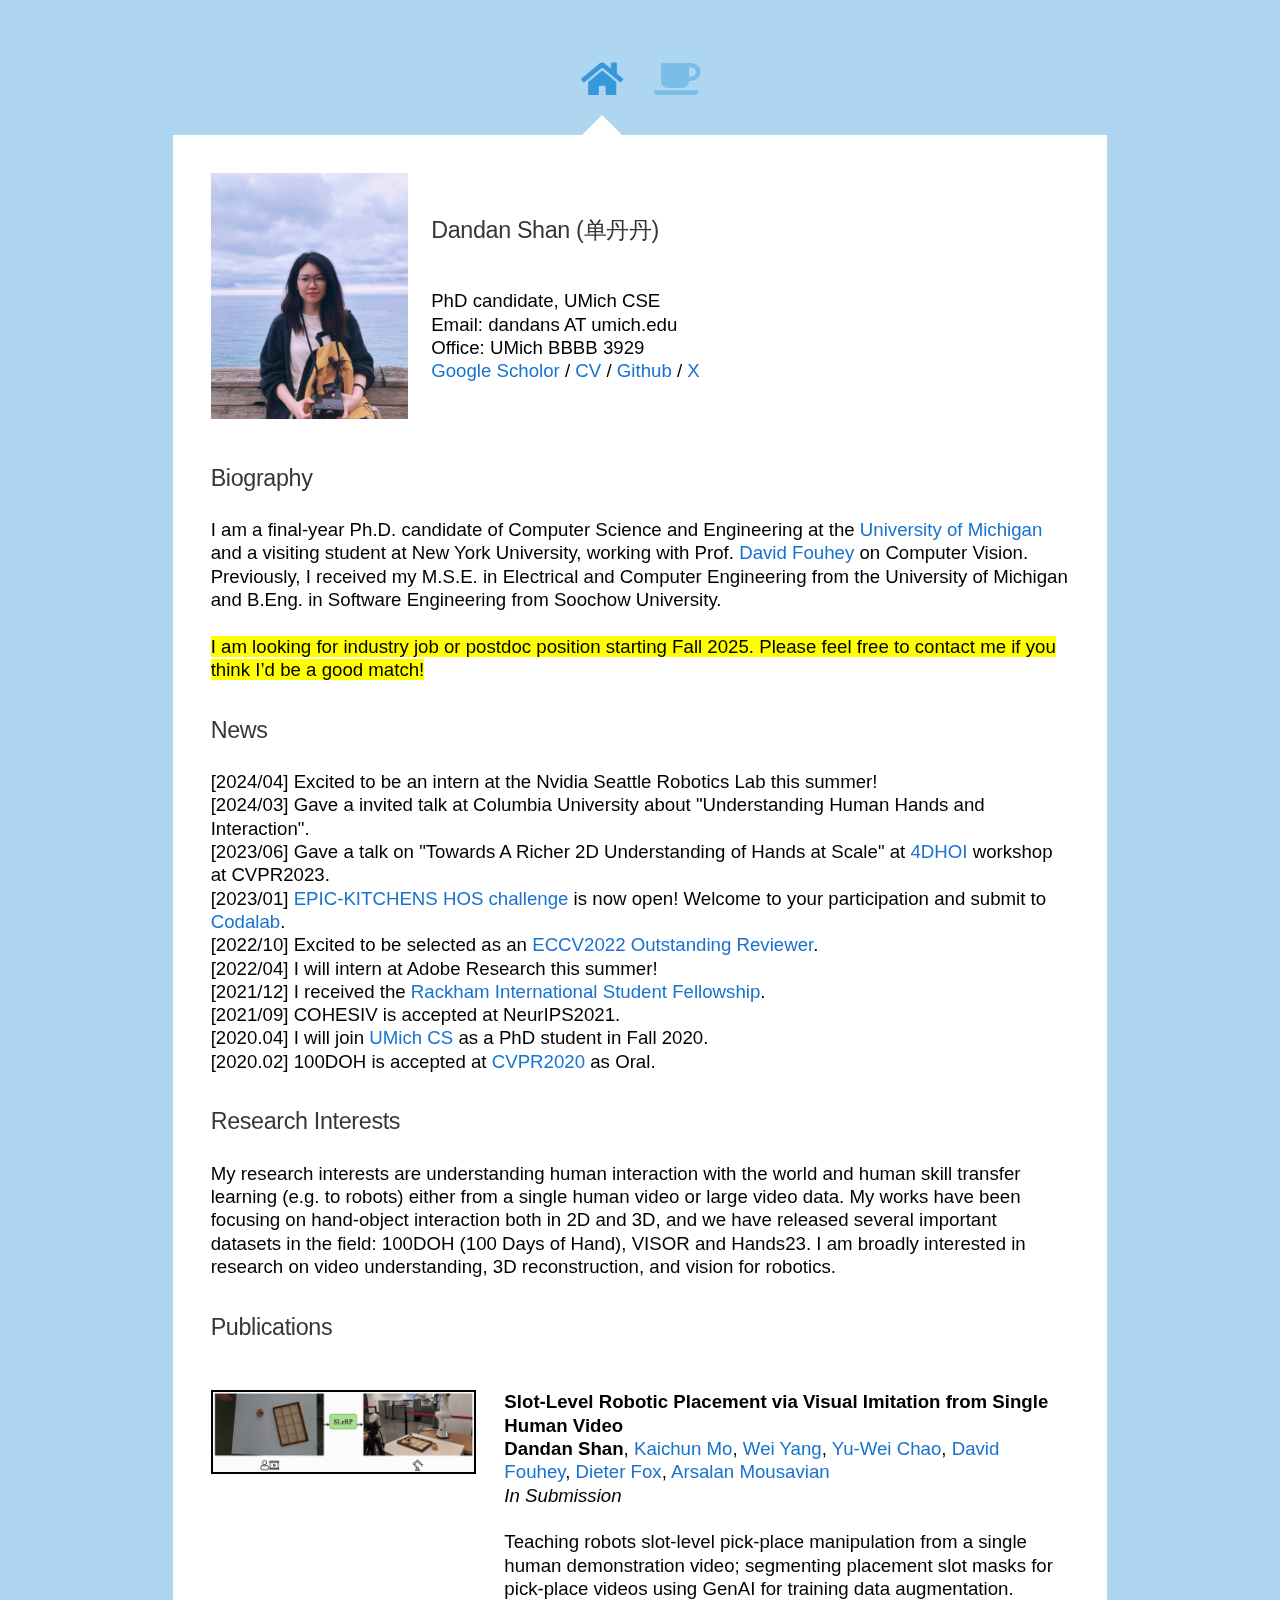
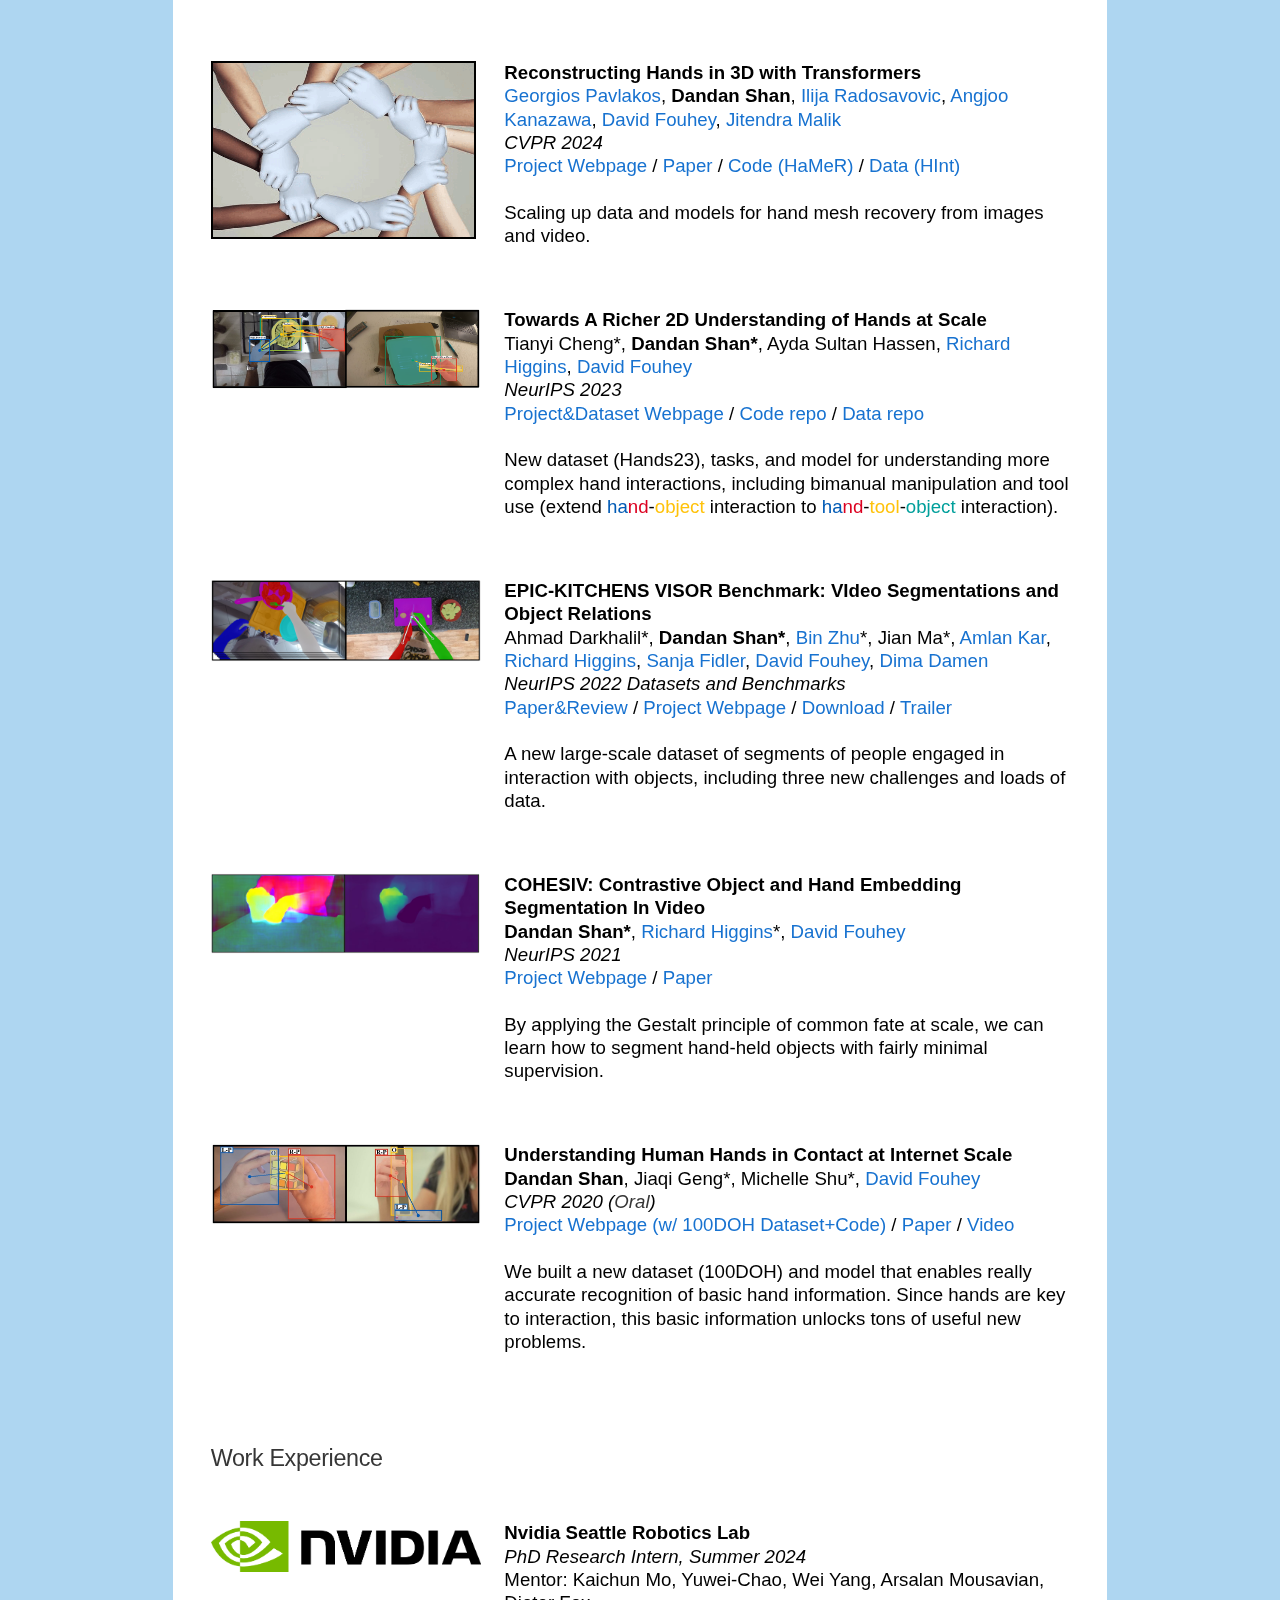
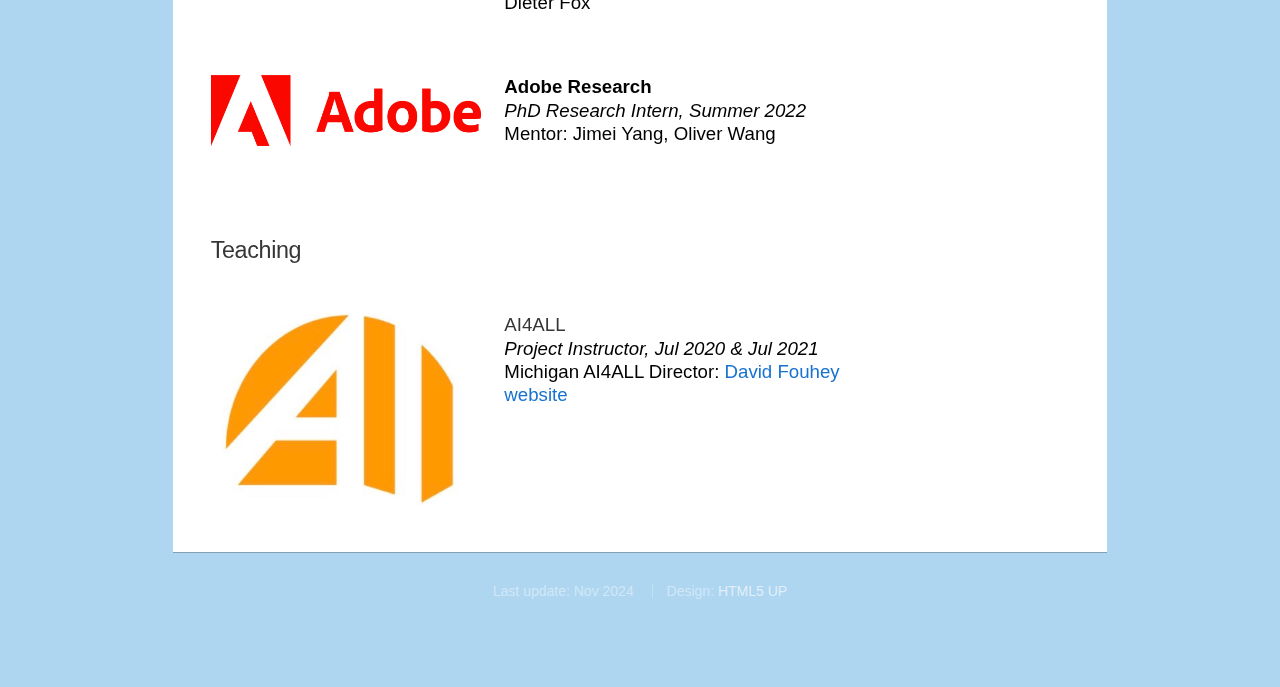
==== index.html @ d171abae "remove figure" ====
<!--
 * @Author: Dandan Shan
 * @Date: 2019-09-19 20:51:17
 * @LastEditTime: 2020-09-04 10:58:57
 * @Descripation: 
 -->
<!DOCTYPE HTML>
<!--
	Astral by HTML5 UP
	html5up.net | @ajlkn
	Free for personal and commercial use under the CCA 3.0 license (html5up.net/license)
-->
<html>
	<head>
		<title>Dandan Shan</title>
		<meta charset="utf-8" />
		<meta name="viewport" content="width=device-width, initial-scale=1, user-scalable=no" />
		<link rel="stylesheet" href="assets/css/main.css" />
		<!-- <link rel="icon" type="image/png" href="https://emojipedia-us.s3.dualstack.us-west-1.amazonaws.com/thumbs/120/apple/285/globe-showing-asia-australia_1f30f.png"> -->
		<link rel="icon" type="image/png" href="images/M.png">
		<noscript><link rel="stylesheet" href="assets/css/noscript.css" /></noscript>


		<!-- Global site tag (gtag.js) - Google Analytics -->
		<script async src="https://www.googletagmanager.com/gtag/js?id=UA-154773205-1"></script>
		<script>
		window.dataLayer = window.dataLayer || [];
		function gtag(){dataLayer.push(arguments);}
		gtag('js', new Date());
		gtag('config', 'UA-154773205-1');
		</script>

		<meta http-equiv='cache-control' content='no-cache'> 
		<meta http-equiv='expires' content='0'> 
		<meta http-equiv='pragma' content='no-cache'>

	</head>

	<body class="is-preload">

		<!-- Wrapper-->
			<div id="wrapper">

				<!-- Nav -->
					<nav id="nav">
						<a href="#" class="icon solid fa-home" ><span>Home</span></a>
						<!-- <a href="#work" class="icon solid fa-folder" ><span>Work</span></a> -->
						<a href="#art" class="icon solid fa-coffee" ><span>Art</span></a>
						<!-- <a href="#contact" class="icon solid fa-envelope"><span>Contact</span></a>
						<a href="https://twitter.com/ajlkn" class="icon brands fa-twitter"><span>Twitter</span></a> -->
					</nav>

				<!-- Main -->
					<div id="main">

						<!-- Work -->
							<article id="home" class="panel">
								
									
									<!-- <section> -->
										<div class="row">
											<!-- CalmCar -->
											<!-- <div class="col-3 col-6-medium col-12-small"> -->
											<div class="col-3">
												<a href="#" class="image fit"><img src="images/dd.jpg" alt=""></a>
											</div>
											<!-- <div class="col-9 col-6-medium col-12-small"> -->
											<div class="col-9">
												
												
												<br><br>
												<h5><strong>Dandan Shan (单丹丹)</strong></h5>
												<br><br>

												<p  style="font-size:14pt; width: auto;">
												PhD candidate, UMich CSE<br>
												Email:  dandans AT umich.edu<br>
												Office: UMich BBBB 3929<br>
												<a href="https://scholar.google.com/citations?user=8EVs9AEAAAAJ&hl=en&authuser=1&oi=sra">Google Scholor</a>
												/  <a href="files/CV_DandanShan_Nov2024.pdf">CV</a>
												/  <a href="https://github.com/ddshan">Github</a> 
												/  <a href="https://twitter.com/DandanShan_">X</a>
												<br><br>
												
												</p>
											</div>
										</div>

								<br>
								<header>
									<h6>Biography </h6>
								</header>
								<!-- <h6>Biography </h6> -->
										<p style="font-size:14pt">

											I am a final-year Ph.D. candidate of Computer Science and Engineering at the <a href="https://eecs.engin.umich.edu/">University of Michigan</a> and a visiting student at New York University, working with Prof. <a href="https://web.eecs.umich.edu/~fouhey/">David Fouhey</a> on Computer Vision.
											Previously, I received my M.S.E. in Electrical and Computer Engineering from the University of Michigan and B.Eng. in Software Engineering from Soochow University.
											<br><br><span style="background-color:yellow">I am looking for industry job or postdoc position starting Fall 2025. Please feel free to contact me if you think I’d be a good match!</span>
										</p>
									<!-- </section>	 -->

								

								<header>
									<h4>News </h4>
								</header>
									<!-- <hr> -->
									<p  style="font-size:14pt">
										[2024/04] Excited to be an intern at the Nvidia Seattle Robotics Lab this summer! <br>
										[2024/03] Gave a invited talk at Columbia University about "Understanding Human Hands and Interaction". <br>
										[2023/06] Gave a talk on "Towards A Richer 2D Understanding of Hands at Scale" at <a href="https://4dhoi.github.io/">4DHOI</a> workshop at CVPR2023</a>. <br>
										[2023/01] <a href="https://epic-kitchens.github.io/2023#hos">EPIC-KITCHENS HOS challenge</a> is now open! Welcome to your participation and submit to <a href="https://codalab.lisn.upsaclay.fr/competitions/9969">Codalab</a>. <br>
										[2022/10] Excited to be selected as an <a href="https://eccv2022.ecva.net/program/outstanding-reviewers/">ECCV2022 Outstanding Reviewer</a>. <br>
										<!-- [2022/04] I will intern at Adobe with <a href="https://jimeiyang.github.io/">Jimei Yang</a> this summer! <br> -->
										[2022/04] I will intern at Adobe Research this summer! <br>
										[2021/12] I received the <a href="https://cse.engin.umich.edu/stories/dandan-shan-selected-for-rackham-fellowships" target="_blank">Rackham International Student Fellowship</a>.<br>
										<!-- [2021/09] I passed Prelim.<br> -->
										[2021/09] COHESIV is accepted at NeurIPS2021.<br>
										[2020.04] I will join <a href="https://cse.engin.umich.edu/" target="_blank">UMich CS</a> as a PhD student in Fall 2020. <br>
										[2020.02] 100DOH is accepted at <a href="http://cvpr2020.thecvf.com/" target="_blank">CVPR2020</a> as Oral.<br>
									</p>

						

								<!-- research -->
								<header>
									<h4>Research Interests</h4>
								</header>
								<!-- <ul>
									<li>Hand interaction with the world</li>
									<li>Video understanding, 3D understanding</li>
									<li>Grasp, manipulation</li>
								</ul>   -->
								<p  style="font-size:14pt">
									My research interests are understanding human interaction with the world and human skill transfer learning (e.g. to robots) either from a single human video or large video data. 
									My works have been focusing on hand-object interaction both in 2D and 3D, and we have released several important datasets in the field: 100DOH (100 Days of Hand), VISOR and Hands23.
									I am broadly interested in research on video understanding, 3D reconstruction, and vision for robotics.
								</p>


								<header>
									<h4>Publications</h4>
								</header><br>
								<!-- (* equal contribution) -->
								<section>
									<div class="row">

										<div class="col-4">
											<a href="#" class="image fit"><img style="border: 2px solid #000; width:98%; align-items:'margin-left" src="images/slerp_teaser.gif" alt=""></a>
										</div>
										<div class="col-8">
											<p style="font-size: 14pt">
												<!-- <img src="./images/new.png" width="38"> -->
												<span style="font-weight:bold;">Slot-Level Robotic Placement via Visual Imitation from Single Human Video</span><br>
												<span style="font-weight:bold;">Dandan Shan</span>, <a href="https://kaichun-mo.github.io/">Kaichun Mo</a>, <a href="http://wyang.me/">Wei Yang</a>, <a href="https://scholar.google.com/citations?user=48Y9F-YAAAAJ&hl=en">Yu-Wei Chao</a>, <a href="https://cs.nyu.edu/~fouhey/">David Fouhey</a>, <a href="https://homes.cs.washington.edu/~fox/">Dieter Fox</a>, <a href="https://cs.gmu.edu/~amousavi/">Arsalan Mousavian</a>
												<br>
												<I>In Submission </I>
												<br><br>
												Teaching robots slot-level pick-place manipulation from a single human demonstration video; segmenting placement slot masks for pick-place videos using GenAI for training data augmentation.

											</p>
										</div>

										

										<div class="col-4 col-6-medium col-12-small">
											<center>
											<a href="#" class="image fit"><img style="border: 2px solid #000;width:98%" src="images/teaser_4dhands.gif" alt=""></a>
											<!-- <a href="#" class="image fit"><img style="border: 2px solid #000;" src="images/teaser_4dhands.gif" alt=""></a> -->
											</center>
										</div>
										<div class="col-8 col-6-medium col-12-small">
											<p style="font-size:14pt">
												<!-- <img src="./images/new.png" width="38"> -->
												<span style="font-weight:bold;">Reconstructing Hands in 3D with Transformers</span><br>
												<a href="https://geopavlakos.github.io/">Georgios Pavlakos</a>, <span style="font-weight:bold;">Dandan Shan</span>, <a href="https://people.eecs.berkeley.edu/~ilija/">Ilija Radosavovic</a>, <a href="https://people.eecs.berkeley.edu/~kanazawa/">Angjoo Kanazawa</a>,  <a href="https://web.eecs.umich.edu/~fouhey/">David Fouhey</a>, <a href="https://people.eecs.berkeley.edu/~malik/">Jitendra Malik</a><br>
												<I>CVPR 2024 </I><br>
												<a href="https://geopavlakos.github.io/hamer/" target="_blank">Project Webpage</a> / <a href="https://arxiv.org/pdf/2312.05251.pdf" target="_blank">Paper</a> / <a href="https://github.com/geopavlakos/hamer"  target="_blank">Code (HaMeR)</a> / <a href="https://github.com/ddshan/hint"  target="_blank">Data (HInt)</a>
												<br><br>
												Scaling up data and models for hand mesh recovery from images and video.
											
											</p>
										</div>


										<div class="col-4 col-6-medium col-12-small">
											<a href="#" class="image fit"><img src="images/hands23.png" alt=""></a>
										</div>
										<div class="col-8 col-6-medium col-12-small">
											<p style="font-size:14pt">
												<!-- <img src="./images/new.png" width="38"> -->
												<span style="font-weight:bold;">Towards A Richer 2D Understanding of Hands at Scale</span><br>
												Tianyi Cheng*, <span style="font-weight:bold;">Dandan Shan*</span>, Ayda Sultan Hassen, <a href="https://relh.net/">Richard Higgins</a>, <a href="https://web.eecs.umich.edu/~fouhey/">David Fouhey</a><br>
												<I>NeurIPS 2023 </I><br>
												<a href="https://fouheylab.eecs.umich.edu/~dandans/projects/hands23">Project&Dataset Webpage</a> / <a href="https://github.com/EvaCheng-cty/hands23_detector">Code repo</a> / <a href="https://fouheylab.eecs.umich.edu/~dandans/projects/hands23/newdays.html">Data repo</a>
												<br>
												<br>
												<!-- We explore <font color="#005ab5">ha</font><font color="#dc0020">nd</font>-<font color="#ffc20a">tool</font>-<font color="#009f9b">object</font> interactions, hand grasps and different bimanual hand manipulation configurations! -->
												New dataset (Hands23), tasks, and model for understanding more complex hand interactions, including bimanual manipulation and tool use (extend <font color="#005ab5">ha</font><font color="#dc0020">nd</font>-<font color="#ffc20a">object</font> interaction to <font color="#005ab5">ha</font><font color="#dc0020">nd</font>-<font color="#ffc20a">tool</font>-<font color="#009f9b">object</font> interaction).
												
											</p>
										</div>


										<div class="col-4 col-6-medium col-12-small">
												<a href="#" class="image fit"><img src="images/visor.png" alt=""></a>
											</div>
										<div class="col-8 col-6-medium col-12-small">
											<p style="font-size:14pt">
												<span style="font-weight:bold;">EPIC-KITCHENS VISOR Benchmark: VIdeo Segmentations and Object Relations</span><br>
												Ahmad Darkhalil*, <span style="font-weight:bold;">Dandan Shan*</span>, <a href="https://binzhubz.github.io/">Bin Zhu</a>*, Jian Ma*, <a href="https://amlankar.github.io/">Amlan Kar</a>, <a href="https://relh.net/">Richard Higgins</a>, <a href="https://www.cs.utoronto.ca/~fidler/">Sanja Fidler</a>, <a href="https://web.eecs.umich.edu/~fouhey/">David Fouhey</a>, <a href="https://dimadamen.github.io/">Dima Damen</a><br>
												<I>NeurIPS 2022 Datasets and Benchmarks </I><br>
												<a href="https://www.openreview.net/forum?id=djnKHOjpb7I">Paper&Review</a> / <a href="https://epic-kitchens.github.io/VISOR/">Project Webpage</a> / <a href="https://epic-kitchens.github.io/VISOR/#downloads">Download</a> / <a href="https://www.youtube.com/watch?v=yGodQAbYW_E">Trailer</a> <br>
												<br>
												A new large-scale dataset of segments of people engaged in interaction with objects, including three new challenges and loads of data.
											</p>
										</div>

									
										<div class="col-4 col-6-medium col-12-small">
											<a href="#" class="image fit"><img src="images/cohesiv.png" alt=""></a>
										</div>
										<div class="col-8 col-6-medium col-12-small">
											<p style="font-size:14pt">
												<span style="font-weight:bold;">COHESIV: Contrastive Object and Hand Embedding Segmentation In Video</span><br>
												<span style="font-weight:bold;">Dandan Shan*</span>, <a href="https://relh.net/">Richard Higgins</a>*, <a href="https://web.eecs.umich.edu/~fouhey/">David Fouhey</a><br>
												<I>NeurIPS 2021</I><br>
												<!-- <a href="">project webpage</a> / <a href="./projects/cohesiv.pdf">Paper</a> / <a href="">Video</a> <br> -->
												<a href="https://fouheylab.eecs.umich.edu/~dandans/projects/cohesiv/" target="_blank">Project Webpage</a> / <a href="./projects/cohesiv.pdf" target="_blank">Paper</a><br>
												<br>
												By applying the Gestalt principle of common fate at scale, we can learn how to segment hand-held objects with fairly minimal supervision.
											</p>
										</div>

										<div class="col-4 col-6-medium col-12-small">
											<a href="#" class="image fit"><img src="images/100doh.jpg" alt=""></a>
										</div>
										<div class="col-8 col-6-medium col-12-small">
											<p style="font-size:14pt">
												<span style="font-weight:bold;">Understanding Human Hands in Contact at Internet Scale</span><br>
												<span style="font-weight:bold;">Dandan Shan</span>, Jiaqi Geng*, Michelle Shu*, <a href="https://web.eecs.umich.edu/~fouhey/">David Fouhey</a><br>
												<I>CVPR 2020 (<strong>Oral</strong>)</I><br>
												<a href="https://fouheylab.eecs.umich.edu/~dandans/projects/100DOH/" target="_blank">Project Webpage (w/ 100DOH Dataset+Code) </a> / <a href="https://fouheylab.eecs.umich.edu/~dandans/projects/100DOH/file/hands.pdf" target="_blank">Paper</a> / <a href="https://www.youtube.com/watch?v=u_obm8xnOls"  target="_blank">Video</a>
												<br><br>
												We built a new dataset (100DOH) and model that enables really accurate recognition of basic hand information. Since hands are key to interaction, this basic information unlocks tons of useful new problems.
											</p>
										</div>								
									</div>
								</section>


								


								<!-- Experience -->
								<header>
									<h4>Work Experience</h4>
								</header><br>
								<section>
									<div class="row">
										<!-- CalmCar -->
										<div class="col-4 col-6-medium col-12-small">
											<a href="#" class="image fit"><img src="images/nvidia_logo.png" alt=""></a>
										</div>
										<div class="col-8 col-6-medium col-12-small">
											<p style="font-size:14pt">
												<span style="font-weight:bold;">Nvidia Seattle Robotics Lab</span><br>
												<I>PhD Research Intern, Summer 2024</I><br>
												Mentor: Kaichun Mo, Yuwei-Chao, Wei Yang, Arsalan Mousavian, Dieter Fox
												<br><br>
											</p>
										</div>
									</div>

									<div class="row">
										<!-- CalmCar -->
										<div class="col-4 col-6-medium col-12-small">
											<a href="#" class="image fit"><img src="images/adobe_logo.png" alt=""></a>
										</div>
										<div class="col-8 col-6-medium col-12-small">
											<p style="font-size:14pt">
												<span style="font-weight:bold;">Adobe Research</span><br>
												<I>PhD Research Intern, Summer 2022</I><br>
												Mentor: Jimei Yang, Oliver Wang
											</p>
										</div>
									</div>
									
									<!-- <div class="row">
							
										<div class="col-4 col-6-medium col-12-small">
											<a href="#" class="image fit"><img src="images/calmcar_old.jpg" alt=""></a>
										</div>
										<div class="col-8 col-6-medium col-12-small">
											<p style="font-size:14pt">
												<strong>CalmCar Vehicle Vision System Co.</strong><br>
												<I>System Development Intern, Sep 2017 - April 2018</I><br>
												Mentor: Shiqing Cheng <br>
												<a href="http://www.calmcar.com/"> website </a><br>
											</p>
										</div>
									</div> -->
								</section>




								<!-- Teaching -->
								<header>
									<h4>Teaching</h4>
								</header><br>
								<section>
									<div class="row">
										<!-- CalmCar -->
										<div class="col-4 col-6-medium col-12-small">
											<a href="#" class="image fit"><img src="images/ai4all.jpeg" alt=""></a>
										</div>
										<div class="col-8 col-6-medium col-12-small">
											<p style="font-size:14pt">
												<strong>AI4ALL</strong><br>
												<I>Project Instructor, Jul 2020 & Jul 2021</I><br>
												Michigan AI4ALL Director: <a href="https://web.eecs.umich.edu/~fouhey/">David Fouhey</a> <br>
												<a href="https://diversity.engin.umich.edu/k-12/summer-programs/ai4all/"> website </a><br>
											</p>
										</div>
									</div>
								</section>	



								<!-- Voluntary -->
								<!-- <header>
									<h2>Other</h2>
								</header>
								<section>
									<div class="row">
										
			
										<div class="col-4 col-6-medium col-12-small">
											<a href="#" class="image fit"><img src="images/CV_UMich.jpg" alt=""></a>
										</div>
										<div class="col-8 col-6-medium col-12-small">
											<p>
												<strong>UMich Computer Vision Website</strong><br>
												<I>Website Designer and Maintainer, Sep 2019 - Present</I><br>
												
												[ <a href="http://vision.eecs.umich.edu/"> website </a>]<br> 
											</p>
										</div>

										
										
										<div class="col-4 col-6-medium col-12-small">
											<a href="#" class="image fit"><img src="images/tedxsuzhou.jpg" alt=""></a>
										</div>
										<div class="col-8 col-6-medium col-12-small">
											<p>
												<strong>TEDxSuzhou Website</strong><br>
												<I>Wesite Maintainer, Sep 2017 - Dec 2017</I><br>
												[ <a href="https://www.tedxsuzhou.com/"> website </a>]<br>
											</p>
										</div>

									</div>
								</section> -->



							</article>


							<article id="art" class="panel">

								
								<!-- <header>
									<h3>Coming soon</h3>
								</header> -->

								<header>
									<h3>Polaroids</h3>
								</header>
								
								<div class="wrapper_scrollbar">   
									<div id="slider4" class="text-center">
										<div class="slide">
											<img src="arts/polaroids/1_0.JPG" style='height: 100%; width: 100%; object-fit: contain' loading="lazy">
										</div>
										<div class="slide">
											<img src="arts/polaroids/1_1.JPG" style='height: 100%; width: 100%; object-fit: contain' loading="lazy">
										</div>
										<div class="slide">
											<img src="arts/polaroids/1_2.JPG" style='height: 100%; width: 100%; object-fit: contain' loading="lazy">
										</div>
										<div class="slide">
											<img src="arts/polaroids/1_3.JPG" style='height: 100%; width: 100%; object-fit: contain' loading="lazy">
										</div>
										<div class="slide">
											<img src="arts/polaroids/1_4.JPG" style='height: 100%; width: 100%; object-fit: contain' loading="lazy">
										</div>  
										<div class="slide">
											<img src="arts/polaroids/1_5.JPG" style='height: 100%; width: 100%; object-fit: contain' loading="lazy">
										</div> 
										
										
										<div class="slide">
											<img src="arts/polaroids/2_0.JPG" style='height: 100%; width: 100%; object-fit: contain' loading="lazy">
										</div>
										<div class="slide">
											<img src="arts/polaroids/2_1.JPG" style='height: 100%; width: 100%; object-fit: contain' loading="lazy">
										</div>
										<div class="slide">
											<img src="arts/polaroids/2_2.JPG" style='height: 100%; width: 100%; object-fit: contain' loading="lazy">
										</div>
										<div class="slide">
											<img src="arts/polaroids/2_3.JPG" style='height: 100%; width: 100%; object-fit: contain' loading="lazy">
										</div>
										<div class="slide">
											<img src="arts/polaroids/2_4.JPG" style='height: 100%; width: 100%; object-fit: contain' loading="lazy">
										</div>  
										<div class="slide">
											<img src="arts/polaroids/2_5.JPG" style='height: 100%; width: 100%; object-fit: contain' loading="lazy">
										</div> 


										<div class="slide">
											<img src="arts/polaroids/3_0.JPG" style='height: 100%; width: 100%; object-fit: contain' loading="lazy">
										</div>
										<div class="slide">
											<img src="arts/polaroids/3_1.JPG" style='height: 100%; width: 100%; object-fit: contain' loading="lazy">
										</div>
										<div class="slide">
											<img src="arts/polaroids/3_2.JPG" style='height: 100%; width: 100%; object-fit: contain' loading="lazy">
										</div>
									</div>
								</div>


								<!-- arts -->
								<br><br>
								<header>
									<h3>Charcoal Drawings</h3>
								</header>
								
								<div class="wrapper_scrollbar">   
									<div id="slider4" class="text-center">
										<div class="slide">
											<img src="arts/charcoal/Masaka_Suda.jpg" style='height: 100%; width: 100%; object-fit: contain' loading="lazy">
										</div>
										<div class="slide">
											<img src="arts/charcoal/Jiali_Zhao.jpg" style='height: 100%; width: 100%; object-fit: contain' loading="lazy">
										</div>
										<div class="slide">
											<img src="arts/charcoal/Teresa_Daley.jpg" style='height: 100%; width: 100%; object-fit: contain' loading="lazy">
										</div>
										<div class="slide">
											<img src="arts/charcoal/squidgame.jpg" style='height: 100%; width: 100%; object-fit: contain' loading="lazy">
										</div>
										<div class="slide">
											<img src="arts/charcoal/Audrey_Hepburn.jpg" style='height: 100%; width: 100%; object-fit: contain' loading="lazy">
										</div>
										<!-- <div class="slide">
											<img src="arts/charcoal/figure.jpg" style='height: 100%; object-fit: contain' loading="lazy">
										</div> -->
									</div>
								</div>


								<!-- arts -->
								<br><br>
								<header>
									<h3>Portfolio: Studio 2D</h3>
								</header>
								
								<div class="wrapper_scrollbar">   
									<div id="slider4" class="text-center">
										<div class="slide2" >
											<img src="arts/studio2D/1.jpg" style='height: 100%;  object-fit: contain' loading="lazy">
										</div>
										<div class="slide2">
											<img src="arts/studio2D/2.jpg" style='height: 100%;  object-fit: contain' loading="lazy">
										</div>
										<div class="slide2">
											<img src="arts/studio2D/3.jpg" style='height: 100%;  object-fit: contain' loading="lazy">
										</div>
										<div class="slide2">
											<img src="arts/studio2D/4.jpg" style='height: 100%;  object-fit: contain' loading="lazy">
										</div>
										<div class="slide2">
											<img src="arts/studio2D/5.jpg" style='height: 100%;  object-fit: contain' loading="lazy">
										</div>
										<div class="slide2">
											<img src="arts/studio2D/6.jpg" style='height: 100%; object-fit: contain' loading="lazy">
										</div>
										<div class="slide2">
											<img src="arts/studio2D/7.jpg" style='height: 100%; object-fit: contain' loading="lazy">
										</div>
										<div class="slide2">
											<img src="arts/studio2D/8.jpg" style='height: 100%;  object-fit: contain' loading="lazy">
										</div>
										<div class="slide2">
											<img src="arts/studio2D/9.jpg" style='height: 100%;  object-fit: contain' loading="lazy">
										</div>
									</div>
								</div>


								<!-- about -->
								<!-- <br><br>
								<header>
									<h3>Charcoal Drawings</h3>
								</header> -->
								<br>
								<hr style="color:black">
								<p style='text-align: center;'>

								Hi/你好/Namaste/Hola/Bonjour...<br>
								So glad you come to this secret land. <br>
								I like drawing<a href="https://www.instagram.com/slower_gan/" class="fab fa-instagram"  target="_blank"></a>, taking photos<a href="https://www.instagram.com/slower_pic/" class="fab fa-instagram"  target="_blank"></a> and design. <br>
								I always want to find a way to better memorize days.<br>
								I enjoy biking🚴‍♀️ to office while listening to audio books. <br>
								I like playing ball games🏸🎾🏓 with friends.<br>
								<!-- I am ok with being alone, trying to enjoy it more.<br> -->
								I like 🐶🐱🦜.
								</p >
								<hr>
								<br>


								<div  style="text-align:center" >
									<img src="arts/charcoal/Dandan_Shan.jpg" style='height: 100%; width: 50%; object-fit: contain; margin-left: auto; margin-right: auto; display:block' loading="lazy">
									<br>
									(Life-size self-portrait, Dec 2021)
								</div>


							</article>



					</div>









		<!-- Footer -->
					<div id="footer">
						<ul class="copyright">
							<li>Last update: Nov 2024 </a></li>
							<!-- <li>&copy; Dandan Shan </li><li>Design: <a href="http://html5up.net">HTML5 UP</a></li> -->
							<li>Design: <a href="http://html5up.net">HTML5 UP</a></li>
						</ul>
					</div>

			</div>

		<!-- Scripts -->
			<script src="assets/js/jquery.min.js"></script>
			<script src="assets/js/browser.min.js"></script>
			<script src="assets/js/breakpoints.min.js"></script>
			<script src="assets/js/util.js"></script>
			<script src="assets/js/main.js"></script>

	</body>
</html>
---- assets/css/main.css ----
@import url("https://fonts.googleapis.com/css?family=Source+Sans+Pro:300,400,300italic,400italic");
@import url("fontawesome-all.min.css");

/*
	Astral by HTML5 UP
	html5up.net | @ajlkn
	Free for personal and commercial use under the CCA 3.0 license (html5up.net/license)
*/

a {
	/* color: #1772d0; */
	color: #1772d0;
	text-decoration: none;
  }
  
  a:focus,
  a:hover {
	/* color: #f09228; */
	/* font-weight:bold; */
	text-decoration: underline;
  }

html, body, div, span, applet, object,
iframe, h1, h2, h3, h4, h5, h6, p, blockquote,
pre, a, abbr, acronym, address, big, cite,
code, del, dfn, em, img, ins, kbd, q, s, samp,
small, strike, strong, sub, sup, tt, var, b,
u, i, center, dl, dt, dd, ol, ul, li, fieldset,
form, label, legend, table, caption, tbody,
tfoot, thead, tr, th, td, article, aside,
canvas, details, embed, figure, figcaption,
footer, header, hgroup, menu, nav, output, ruby,
section, summary, time, mark, audio, video {
	margin: 0;
	padding: 0;
	border: 0;
	font-size: 100%;
	font: inherit;
	vertical-align: baseline;}

article, aside, details, figcaption, figure,
footer, header, hgroup, menu, nav, section {
	display: block;}

body {
	line-height: 1;
}

ol, ul {
	list-style: none;
}

blockquote, q {
	quotes: none;
}

	blockquote:before, blockquote:after, q:before, q:after {
		content: '';
		content: none;
	}

table {
	border-collapse: collapse;
	border-spacing: 0;
}

body {
	-webkit-text-size-adjust: none;
}

mark {
	background-color: transparent;
	color: inherit;
}

input::-moz-focus-inner {
	border: 0;
	padding: 0;
}

input, select, textarea {
	-moz-appearance: none;
	-webkit-appearance: none;
	-ms-appearance: none;
	appearance: none;
}

/* Row */

	.row {
		display: flex;
		flex-wrap: wrap;
		box-sizing: border-box;
		align-items: stretch;
		margin-left: 0%;
	}

		.row > * {
			box-sizing: border-box;
		}

		.row.gtr-uniform > * > :last-child {
			margin-bottom: 0;
		}

		.row.aln-left {
			justify-content: flex-start;
		}

		.row.aln-center {
			justify-content: center;
		}

		.row.aln-right {
			justify-content: flex-end;
		}

		.row.aln-top {
			align-items: flex-start;
		}

		.row.aln-middle {
			align-items: center;
		}

		.row.aln-bottom {
			align-items: flex-end;
		}

		.row > .imp {
			order: -1;
		}

		.row > .col-1 {
			width: 8.33333%;
		}

		.row > .off-1 {
			margin-left: 8.33333%;
		}

		.row > .col-2 {
			width: 16.66667%;
		}

		.row > .off-2 {
			margin-left: 16.66667%;
		}

		.row > .col-3 {
			width: 25%;
			margin-left: 0;
		}

		.row > .off-3 {
			margin-left: 25%;
		}

		.row > .col-4 {
			width: 33.3%;
			text-align: left;
		}

		.row > .col-4 img {
			float: left;
			margin-right: 10px;
			margin-bottom: 10px;
		}

		.row > .off-4 {
			margin-left: 33.33333%;
		}

		.row > .col-5 {
			width: 41.66667%;
		}

		.row > .off-5 {
			margin-left: 41.66667%;
		}

		.row > .col-6 {
			width: 50%;
		}

		.row > .off-6 {
			margin-left: 50%;
		}

		.row > .col-7 {
			width: 58.33333%;
		}

		.row > .off-7 {
			margin-left: 58.33333%;
		}

		.row > .col-8 {
			width: 66.66667%;
		}

		.row > .off-8 {
			margin-left: 66.66667%;
		}

		.row > .col-9 {
			width: 75%;
		}

		.row > .off-9 {
			margin-left: 75%;
		}

		.row > .col-10 {
			width: 83.33333%;
		}

		.row > .off-10 {
			margin-left: 83.33333%;
		}

		.row > .col-11 {
			width: 91.66667%;
		}

		.row > .off-11 {
			margin-left: 91.66667%;
		}

		.row > .col-12 {
			width: 100%;
		}

		.row > .off-12 {
			margin-left: 100%;
		}

		.row.gtr-0 {
			margin-top: 0em;
			margin-left: 0em;
		}

			.row.gtr-0 > * {
				padding: 0em 0 0 0em;
			}

			.row.gtr-0.gtr-uniform {
				margin-top: 0em;
			}

				.row.gtr-0.gtr-uniform > * {
					padding-top: 0em;
				}

		.row.gtr-25 {
			margin-top: -0.3125em;
			margin-left: -0.3125em;
		}

			.row.gtr-25 > * {
				padding: 0.3125em 0 0 0.3125em;
			}

			.row.gtr-25.gtr-uniform {
				margin-top: -0.3125em;
			}

				.row.gtr-25.gtr-uniform > * {
					padding-top: 0.3125em;
				}

		.row.gtr-50 {
			margin-top: -0.625em;
			margin-left: -0.625em;
		}

			.row.gtr-50 > * {
				padding: 0.625em 0 0 0.625em;
			}

			.row.gtr-50.gtr-uniform {
				margin-top: -0.625em;
			}

				.row.gtr-50.gtr-uniform > * {
					padding-top: 0.625em;
				}

		.row {
			margin-top: -1.25em;
			/* margin-left: -1.25em; */
		}

			.row > * {
				padding: 1.25em 0 0 1.25em;
			}

			.row.gtr-uniform {
				margin-top: -1.25em;
			}

				.row.gtr-uniform > * {
					padding-top: 1.25em;
				}

		.row.gtr-150 {
			margin-top: -1.875em;
			margin-left: -1.875em;
		}

			.row.gtr-150 > * {
				padding: 1.875em 0 0 1.875em;
			}

			.row.gtr-150.gtr-uniform {
				margin-top: -1.875em;
			}

				.row.gtr-150.gtr-uniform > * {
					padding-top: 1.875em;
				}

		.row.gtr-200 {
			margin-top: -2.5em;
			margin-left: -2.5em;
		}

			.row.gtr-200 > * {
				padding: 2.5em 0 0 2.5em;
			}

			.row.gtr-200.gtr-uniform {
				margin-top: -2.5em;
			}

				.row.gtr-200.gtr-uniform > * {
					padding-top: 2.5em;
				}

		@media screen and (max-width: 1680px) {

			.row {
				display: flex;
				flex-wrap: wrap;
				box-sizing: border-box;
				align-items: stretch;
			}

				.row > * {
					box-sizing: border-box;
				}

				.row.gtr-uniform > * > :last-child {
					margin-bottom: 0;
				}

				.row.aln-left {
					justify-content: flex-start;
				}

				.row.aln-center {
					justify-content: center;
				}

				.row.aln-right {
					justify-content: flex-end;
				}

				.row.aln-top {
					align-items: flex-start;
				}

				.row.aln-middle {
					align-items: center;
				}

				.row.aln-bottom {
					align-items: flex-end;
				}

				.row > .imp-xlarge {
					order: -1;
				}

				.row > .col-1-xlarge {
					width: 8.33333%;
				}

				.row > .off-1-xlarge {
					margin-left: 8.33333%;
				}

				.row > .col-2-xlarge {
					width: 16.66667%;
				}

				.row > .off-2-xlarge {
					margin-left: 16.66667%;
				}

				.row > .col-3-xlarge {
					width: 25%;
				}

				.row > .off-3-xlarge {
					margin-left: 25%;
				}

				.row > .col-4-xlarge {
					width: 33.33333%;
				}

				.row > .off-4-xlarge {
					margin-left: 33.33333%;
				}

				.row > .col-5-xlarge {
					width: 41.66667%;
				}

				.row > .off-5-xlarge {
					margin-left: 41.66667%;
				}

				.row > .col-6-xlarge {
					width: 50%;
				}

				.row > .off-6-xlarge {
					margin-left: 50%;
				}

				.row > .col-7-xlarge {
					width: 58.33333%;
				}

				.row > .off-7-xlarge {
					margin-left: 58.33333%;
				}

				.row > .col-8-xlarge {
					width: 66.66667%;
				}

				.row > .off-8-xlarge {
					margin-left: 66.66667%;
				}

				.row > .col-9-xlarge {
					width: 75%;
				}

				.row > .off-9-xlarge {
					margin-left: 75%;
				}

				.row > .col-10-xlarge {
					width: 83.33333%;
				}

				.row > .off-10-xlarge {
					margin-left: 83.33333%;
				}

				.row > .col-11-xlarge {
					width: 91.66667%;
				}

				.row > .off-11-xlarge {
					margin-left: 91.66667%;
				}

				.row > .col-12-xlarge {
					width: 100%;
				}

				.row > .off-12-xlarge {
					margin-left: 100%;
				}

				.row.gtr-0 {
					margin-top: 0em;
					margin-left: 0em;
				}

					.row.gtr-0 > * {
						padding: 0em 0 0 0em;
					}

					.row.gtr-0.gtr-uniform {
						margin-top: 0em;
					}

						.row.gtr-0.gtr-uniform > * {
							padding-top: 0em;
						}

				.row.gtr-25 {
					margin-top: -0.3125em;
					margin-left: -0.3125em;
				}

					.row.gtr-25 > * {
						padding: 0.3125em 0 0 0.3125em;
					}

					.row.gtr-25.gtr-uniform {
						margin-top: -0.3125em;
					}

						.row.gtr-25.gtr-uniform > * {
							padding-top: 0.3125em;
						}

				.row.gtr-50 {
					margin-top: -0.625em;
					margin-left: -0.625em;
				}

					.row.gtr-50 > * {
						padding: 0.625em 0 0 0.625em;
					}

					.row.gtr-50.gtr-uniform {
						margin-top: -0.625em;
					}

						.row.gtr-50.gtr-uniform > * {
							padding-top: 0.625em;
						}

				.row {
					margin-top: -1.25em;
					margin-left: -1.25em;
				}

					.row > * {
						padding: 1.25em 0 0 1.25em;
					}

					.row.gtr-uniform {
						margin-top: -1.25em;
					}

						.row.gtr-uniform > * {
							padding-top: 1.25em;
						}

				.row.gtr-150 {
					margin-top: -1.875em;
					margin-left: -1.875em;
				}

					.row.gtr-150 > * {
						padding: 1.875em 0 0 1.875em;
					}

					.row.gtr-150.gtr-uniform {
						margin-top: -1.875em;
					}

						.row.gtr-150.gtr-uniform > * {
							padding-top: 1.875em;
						}

				.row.gtr-200 {
					margin-top: -2.5em;
					margin-left: -2.5em;
				}

					.row.gtr-200 > * {
						padding: 2.5em 0 0 2.5em;
					}

					.row.gtr-200.gtr-uniform {
						margin-top: -2.5em;
					}

						.row.gtr-200.gtr-uniform > * {
							padding-top: 2.5em;
						}

		}

		@media screen and (max-width: 1280px) {

			.row {
				display: flex;
				flex-wrap: wrap;
				box-sizing: border-box;
				align-items: stretch;
			}

				.row > * {
					box-sizing: border-box;
				}

				.row.gtr-uniform > * > :last-child {
					margin-bottom: 0;
				}

				.row.aln-left {
					justify-content: flex-start;
				}

				.row.aln-center {
					justify-content: center;
				}

				.row.aln-right {
					justify-content: flex-end;
				}

				.row.aln-top {
					align-items: flex-start;
				}

				.row.aln-middle {
					align-items: center;
				}

				.row.aln-bottom {
					align-items: flex-end;
				}

				.row > .imp-large {
					order: -1;
				}

				.row > .col-1-large {
					width: 8.33333%;
				}

				.row > .off-1-large {
					margin-left: 8.33333%;
				}

				.row > .col-2-large {
					width: 16.66667%;
				}

				.row > .off-2-large {
					margin-left: 16.66667%;
				}

				.row > .col-3-large {
					width: 25%;
				}

				.row > .off-3-large {
					margin-left: 25%;
				}

				.row > .col-4-large {
					width: 33.33333%;
				}

				.row > .off-4-large {
					margin-left: 33.33333%;
				}

				.row > .col-5-large {
					width: 41.66667%;
				}

				.row > .off-5-large {
					margin-left: 41.66667%;
				}

				.row > .col-6-large {
					width: 50%;
				}

				.row > .off-6-large {
					margin-left: 50%;
				}

				.row > .col-7-large {
					width: 58.33333%;
				}

				.row > .off-7-large {
					margin-left: 58.33333%;
				}

				.row > .col-8-large {
					width: 66.66667%;
				}

				.row > .off-8-large {
					margin-left: 66.66667%;
				}

				.row > .col-9-large {
					width: 75%;
				}

				.row > .off-9-large {
					margin-left: 75%;
				}

				.row > .col-10-large {
					width: 83.33333%;
				}

				.row > .off-10-large {
					margin-left: 83.33333%;
				}

				.row > .col-11-large {
					width: 91.66667%;
				}

				.row > .off-11-large {
					margin-left: 91.66667%;
				}

				.row > .col-12-large {
					width: 100%;
				}

				.row > .off-12-large {
					margin-left: 100%;
				}

				.row.gtr-0 {
					margin-top: 0em;
					margin-left: 0em;
				}

					.row.gtr-0 > * {
						padding: 0em 0 0 0em;
					}

					.row.gtr-0.gtr-uniform {
						margin-top: 0em;
					}

						.row.gtr-0.gtr-uniform > * {
							padding-top: 0em;
						}

				.row.gtr-25 {
					margin-top: -0.3125em;
					margin-left: -0.3125em;
				}

					.row.gtr-25 > * {
						padding: 0.3125em 0 0 0.3125em;
					}

					.row.gtr-25.gtr-uniform {
						margin-top: -0.3125em;
					}

						.row.gtr-25.gtr-uniform > * {
							padding-top: 0.3125em;
						}

				.row.gtr-50 {
					margin-top: -0.625em;
					margin-left: -0.625em;
				}

					.row.gtr-50 > * {
						padding: 0.625em 0 0 0.625em;
					}

					.row.gtr-50.gtr-uniform {
						margin-top: -0.625em;
					}

						.row.gtr-50.gtr-uniform > * {
							padding-top: 0.625em;
						}

				.row {
					margin-top: -1.25em;
					margin-left: -1.25em;
				}

					.row > * {
						padding: 1.25em 0 0 1.25em;
					}

					.row.gtr-uniform {
						margin-top: -1.25em;
					}

						.row.gtr-uniform > * {
							padding-top: 1.25em;
						}

				.row.gtr-150 {
					margin-top: -1.875em;
					margin-left: -1.875em;
				}

					.row.gtr-150 > * {
						padding: 1.875em 0 0 1.875em;
					}

					.row.gtr-150.gtr-uniform {
						margin-top: -1.875em;
					}

						.row.gtr-150.gtr-uniform > * {
							padding-top: 1.875em;
						}

				.row.gtr-200 {
					margin-top: -2.5em;
					margin-left: -2.5em;
				}

					.row.gtr-200 > * {
						padding: 2.5em 0 0 2.5em;
					}

					.row.gtr-200.gtr-uniform {
						margin-top: -2.5em;
					}

						.row.gtr-200.gtr-uniform > * {
							padding-top: 2.5em;
						}

		}

		@media screen and (max-width: 980px) {

			.row {
				display: flex;
				flex-wrap: wrap;
				box-sizing: border-box;
				align-items: stretch;
			}

				.row > * {
					box-sizing: border-box;
				}

				.row.gtr-uniform > * > :last-child {
					margin-bottom: 0;
				}

				.row.aln-left {
					justify-content: flex-start;
				}

				.row.aln-center {
					justify-content: center;
				}

				.row.aln-right {
					justify-content: flex-end;
				}

				.row.aln-top {
					align-items: flex-start;
				}

				.row.aln-middle {
					align-items: center;
				}

				.row.aln-bottom {
					align-items: flex-end;
				}

				.row > .imp-medium {
					order: -1;
				}

				.row > .col-1-medium {
					width: 8.33333%;
				}

				.row > .off-1-medium {
					margin-left: 8.33333%;
				}

				.row > .col-2-medium {
					width: 16.66667%;
				}

				.row > .off-2-medium {
					margin-left: 16.66667%;
				}

				.row > .col-3-medium {
					width: 25%;
				}

				.row > .off-3-medium {
					margin-left: 25%;
				}

				.row > .col-4-medium {
					/* width: 33.33333%; */
					width: 33.33333%;
				}

				.row > .off-4-medium {
					margin-left: 33.33333%;
				}

				.row > .col-5-medium {
					width: 41.66667%;
				}

				.row > .off-5-medium {
					margin-left: 41.66667%;
				}

				.row > .col-6-medium {
					width: 100%;

				}

				.row > .off-6-medium {
					margin-left: 50%;
				}

				.row > .col-7-medium {
					width: 58.33333%;
				}

				.row > .off-7-medium {
					margin-left: 58.33333%;
				}

				.row > .col-8-medium {
					width: 66.66667%;
				}

				.row > .off-8-medium {
					margin-left: 66.66667%;
				}

				.row > .col-9-medium {
					width: 75%;
				}

				.row > .off-9-medium {
					margin-left: 75%;
				}

				.row > .col-10-medium {
					width: 83.33333%;
				}

				.row > .off-10-medium {
					margin-left: 83.33333%;
				}

				.row > .col-11-medium {
					width: 91.66667%;
				}

				.row > .off-11-medium {
					margin-left: 91.66667%;
				}

				.row > .col-12-medium {
					width: 100%;
				}

				.row > .off-12-medium {
					margin-left: 100%;
				}

				.row.gtr-0 {
					margin-top: 0em;
					margin-left: 0em;
				}

					.row.gtr-0 > * {
						padding: 0em 0 0 0em;
					}

					.row.gtr-0.gtr-uniform {
						margin-top: 0em;
					}

						.row.gtr-0.gtr-uniform > * {
							padding-top: 0em;
						}

				.row.gtr-25 {
					margin-top: -0.3125em;
					margin-left: -0.3125em;
				}

					.row.gtr-25 > * {
						padding: 0.3125em 0 0 0.3125em;
					}

					.row.gtr-25.gtr-uniform {
						margin-top: -0.3125em;
					}

						.row.gtr-25.gtr-uniform > * {
							padding-top: 0.3125em;
						}

				.row.gtr-50 {
					margin-top: -0.625em;
					margin-left: -0.625em;
				}

					.row.gtr-50 > * {
						padding: 0.625em 0 0 0.625em;
					}

					.row.gtr-50.gtr-uniform {
						margin-top: -0.625em;
					}

						.row.gtr-50.gtr-uniform > * {
							padding-top: 0.625em;
						}

				.row {
					margin-top: -1.25em;
					margin-left: -1.25em;
				}

					.row > * {
						padding: 1.25em 0 0 1.25em;
					}

					.row.gtr-uniform {
						margin-top: -1.25em;
					}

						.row.gtr-uniform > * {
							padding-top: 1.25em;
						}

				.row.gtr-150 {
					margin-top: -1.875em;
					margin-left: -1.875em;
				}

					.row.gtr-150 > * {
						padding: 1.875em 0 0 1.875em;
					}

					.row.gtr-150.gtr-uniform {
						margin-top: -1.875em;
					}

						.row.gtr-150.gtr-uniform > * {
							padding-top: 1.875em;
						}

				.row.gtr-200 {
					margin-top: -2.5em;
					margin-left: -2.5em;
				}

					.row.gtr-200 > * {
						padding: 2.5em 0 0 2.5em;
					}

					.row.gtr-200.gtr-uniform {
						margin-top: -2.5em;
					}

						.row.gtr-200.gtr-uniform > * {
							padding-top: 2.5em;
						}

		}

		@media screen and (max-width: 736px) {

			.row {
				display: flex;
				flex-wrap: wrap;
				box-sizing: border-box;
				align-items: stretch;
			}

				.row > * {
					box-sizing: border-box;
				}

				.row.gtr-uniform > * > :last-child {
					margin-bottom: 0;
				}

				.row.aln-left {
					justify-content: flex-start;
				}

				.row.aln-center {
					justify-content: center;
				}

				.row.aln-right {
					justify-content: flex-end;
				}

				.row.aln-top {
					align-items: flex-start;
				}

				.row.aln-middle {
					align-items: center;
				}

				.row.aln-bottom {
					align-items: flex-end;
				}

				.row > .imp-small {
					order: -1;
				}

				.row > .col-1-small {
					width: 8.33333%;
				}

				.row > .off-1-small {
					margin-left: 8.33333%;
				}

				.row > .col-2-small {
					width: 16.66667%;
				}

				.row > .off-2-small {
					margin-left: 16.66667%;
				}

				.row > .col-3-small {
					width: 25%;
				}

				.row > .off-3-small {
					margin-left: 25%;
				}

				.row > .col-4-small {
					width: 33.33333%;
				}

				.row > .off-4-small {
					margin-left: 33.33333%;
				}

				.row > .col-5-small {
					width: 41.66667%;
				}

				.row > .off-5-small {
					margin-left: 41.66667%;
				}

				.row > .col-6-small {
					width: 50%;
				}

				.row > .off-6-small {
					margin-left: 50%;
				}

				.row > .col-7-small {
					width: 58.33333%;
				}

				.row > .off-7-small {
					margin-left: 58.33333%;
				}

				.row > .col-8-small {
					width: 66.66667%;
				}

				.row > .off-8-small {
					margin-left: 66.66667%;
				}

				.row > .col-9-small {
					width: 75%;
				}

				.row > .off-9-small {
					margin-left: 75%;
				}

				.row > .col-10-small {
					width: 83.33333%;
				}

				.row > .off-10-small {
					margin-left: 83.33333%;
				}

				.row > .col-11-small {
					width: 91.66667%;
				}

				.row > .off-11-small {
					margin-left: 91.66667%;
				}

				.row > .col-12-small {
					width: 100%;
				}

				.row > .off-12-small {
					margin-left: 100%;
				}

				.row.gtr-0 {
					margin-top: 0em;
					margin-left: 0em;
				}

					.row.gtr-0 > * {
						padding: 0em 0 0 0em;
					}

					.row.gtr-0.gtr-uniform {
						margin-top: 0em;
					}

						.row.gtr-0.gtr-uniform > * {
							padding-top: 0em;
						}

				.row.gtr-25 {
					margin-top: -0.3125em;
					margin-left: -0.3125em;
				}

					.row.gtr-25 > * {
						padding: 0.3125em 0 0 0.3125em;
					}

					.row.gtr-25.gtr-uniform {
						margin-top: -0.3125em;
					}

						.row.gtr-25.gtr-uniform > * {
							padding-top: 0.3125em;
						}

				.row.gtr-50 {
					margin-top: -0.625em;
					margin-left: -0.625em;
				}

					.row.gtr-50 > * {
						padding: 0.625em 0 0 0.625em;
					}

					.row.gtr-50.gtr-uniform {
						margin-top: -0.625em;
					}

						.row.gtr-50.gtr-uniform > * {
							padding-top: 0.625em;
						}

				.row {
					margin-top: -1.25em;
					margin-left: -1.25em;
				}

					.row > * {
						padding: 1.25em 0 0 1.25em;
					}

					.row.gtr-uniform {
						margin-top: -1.25em;
					}

						.row.gtr-uniform > * {
							padding-top: 1.25em;
						}

				.row.gtr-150 {
					margin-top: -1.875em;
					margin-left: -1.875em;
				}

					.row.gtr-150 > * {
						padding: 1.875em 0 0 1.875em;
					}

					.row.gtr-150.gtr-uniform {
						margin-top: -1.875em;
					}

						.row.gtr-150.gtr-uniform > * {
							padding-top: 1.875em;
						}

				.row.gtr-200 {
					margin-top: -2.5em;
					margin-left: -2.5em;
				}

					.row.gtr-200 > * {
						padding: 2.5em 0 0 2.5em;
					}

					.row.gtr-200.gtr-uniform {
						margin-top: -2.5em;
					}

						.row.gtr-200.gtr-uniform > * {
							padding-top: 2.5em;
						}

		}

/* Basic */

	html {
		box-sizing: border-box;
	}

	*, *:before, *:after {
		box-sizing: inherit;
	}

	body {
		/* background-image: url("images/overlay.png"), url("images/blue.png"); */
		background-color: #AED6F1;
		background-repeat: repeat, no-repeat;
		background-size: auto, 100% 100%;
		background-attachment: fixed;
		overflow-y: scroll;
	}

		body.is-preload *, body.is-preload *:before, body.is-preload *:after {
			-moz-animation: none !important;
			-webkit-animation: none !important;
			-ms-animation: none !important;
			animation: none !important;
			-moz-transition: none !important;
			-webkit-transition: none !important;
			-ms-transition: none !important;
			transition: none !important;
		}

	body, input, textarea, select {
		font-family: Lato, sans-serif, 'Source Sans Pro';
		font-weight: 300;
		color: #000000;
		font-size: 18pt;
		line-height: 1.25em;
	}

		@media screen and (max-width: 1680px) {

			body, input, textarea, select {
				font-size: 15pt;
			}

		}

		@media screen and (max-width: 1280px) {

			body, input, textarea, select {
				font-size: 14pt;
			}

		}

		@media screen and (max-width: 736px) {

			body, input, textarea, select {
				font-size: 12pt;
			}

		}

		@media screen and (max-width: 360px) {

			body, input, textarea, select {
				font-size: 11pt;
			}

		}

	strong, b, h1, h2, h3, h4, h5, h6 {
		font-weight: 400;
		color: #363636;
	}

	h1 {
		font-size: 2.4em;
		letter-spacing: -0.015em;
	}

	h2 {
		font-size: 1.8em;
		letter-spacing: -0.015em;
	}

	h3, h4, h5, h6 {
		font-size: 1.25em;
		letter-spacing: -0.015em;
	}

	@media screen and (max-width: 736px) {

		h1 {
			font-size: 1.75em;
		}

		h2 {
			font-size: 1.375em;
		}

		h3, h4, h5, h6 {
			font-size: 1em;
		}

	}

	blockquote {
		border-left: solid 0.5em #ddd;
		padding: 1em 0 1em 2em;
		font-style: italic;
	}

	em, i {
		font-style: italic;
	}

	hr {
		border: 0;
		border-top: solid 3px #ddd;
		padding: 1.5em 0 0 0;
		margin: 1.75em 0 0 0;
	}

	sub {
		position: relative;
		top: 0.5em;
		font-size: 0.8em;
	}

	sup {
		position: relative;
		top: -0.5em;
		font-size: 0.8em;
	}

	br.clear {
		clear: both;
	}

	p, ul, ol, dl, table, blockquote, form {
		margin-bottom: 2em;
	}

	p ul {
		margin-top: 0em;
		margin-bottom: 0em;
	}

/* Table */

	table {
		width: 100%;
	}

		table.default tbody tr {
			border-bottom: solid 1px #f4f4f4;
		}

		table.default td {
			padding: 0.5em 1em 0.5em 1em;
		}

		table.default th {
			text-align: left;
			font-weight: 400;
			padding: 0.5em 1em 0.5em 1em;
		}

		table.default thead {
			border-bottom: solid 2px #f4f4f4;
		}

/* Form */

	form label {
		display: block;
		font-weight: 400;
		color: #363636;
		margin: 0 0 1em 0;
	}

	form input[type="text"],
	form input[type="email"],
	form input[type="password"],
	form select,
	form textarea {
		-webkit-appearance: none;
		border: 0;
		background: #f4f4f4;
		padding: 0.75em;
		width: 100%;
		-moz-transition: background-color .25s ease-in-out;
		-webkit-transition: background-color .25s ease-in-out;
		-ms-transition: background-color .25s ease-in-out;
		transition: background-color .25s ease-in-out;
	}

		form input[type="text"]:focus,
		form input[type="email"]:focus,
		form input[type="password"]:focus,
		form select:focus,
		form textarea:focus {
			background: #f8f8f8;
		}

	form input[type="text"],
	form input[type="email"],
	form input[type="password"],
	form select {
		line-height: 1.35em;
	}

	form ::-webkit-input-placeholder {
		color: #999;
	}

	form :-moz-placeholder {
		color: #999;
	}

	form ::-moz-placeholder {
		color: #999;
	}

	form :-ms-input-placeholder {
		color: #999;
	}

/* Section/Article */

	section, article {
		margin-bottom: 3em;
	}

		section > :last-child, section:last-child, article > :last-child, article:last-child {
			margin-bottom: 0;
		}

	header {
		margin: 0 0 1.5em 0;
	}

		header > p {
			margin: 0.5em 0 0 0;
			color: #aaa;
		}

		@media screen and (max-width: 736px) {

			header {
				margin: 0 0 1em 0;
			}

		}

/* Image */

	.image {
		display: inline-block;
		
	}

		.image img {
			display: block;
			width: 100%;
		}

		.image.fit {
			display: block;
			width: 100%;
		}

		.image.featured {
			display: block;
			width: 100%;
			margin: 0 0 2em 0;
		}

		.image.left {
			float: left;
			margin: 0 2em 2em 0;
		}

		.image.centered {
			display: block;
			margin: 0 0 2em 0;
		}

			.image.centered img {
				margin: auto auto;
				width: auto;
			}

/* Button */

	input[type="button"],
	input[type="submit"],
	input[type="reset"],
	button,
	.button {
		-moz-transition: background-color .25s ease-in-out;
		-webkit-transition: background-color .25s ease-in-out;
		-ms-transition: background-color .25s ease-in-out;
		transition: background-color .25s ease-in-out;
		-webkit-appearance: none;
		display: inline-block;
		background-color: #222222;
		color: #ffffff;
		border: 0;
		cursor: pointer;
		outline: 0;
		padding: 0.7em 1.5em 0.7em 1.5em;
	}

		input[type="button"]:hover,
		input[type="submit"]:hover,
		input[type="reset"]:hover,
		button:hover,
		.button:hover {
			background-color: #333333;
		}

		input[type="button"]:active,
		input[type="submit"]:active,
		input[type="reset"]:active,
		button:active,
		.button:active {
			background-color: #444444;
		}

		input[type="button"].alt,
		input[type="submit"].alt,
		input[type="reset"].alt,
		button.alt,
		.button.alt {
			background-color: #777777;
		}

			input[type="button"].alt:hover,
			input[type="submit"].alt:hover,
			input[type="reset"].alt:hover,
			button.alt:hover,
			.button.alt:hover {
				background-color: #888888;
			}

			input[type="button"].alt:active,
			input[type="submit"].alt:active,
			input[type="reset"].alt:active,
			button.alt:active,
			.button.alt:active {
				background-color: #999999;
			}

		input[type="button"].small,
		input[type="submit"].small,
		input[type="reset"].small,
		button.small,
		.button.small {
			font-size: 0.75em;
		}

		input[type="button"].large,
		input[type="submit"].large,
		input[type="reset"].large,
		button.large,
		.button.large {
			font-size: 1.25em;
			padding: 0.5em 1.25em 0.5em 1.25em;
		}

		input[type="button"].xlarge,
		input[type="submit"].xlarge,
		input[type="reset"].xlarge,
		button.xlarge,
		.button.xlarge {
			font-size: 1.5em;
			padding: 0.5em 1.25em 0.5em 1.25em;
		}

		@media screen and (max-width: 736px) {

			input[type="button"],
			input[type="submit"],
			input[type="reset"],
			button,
			.button {
				width: 100%;
			}

		}

/* List */

	ul {
		list-style: disc;
		padding-left: 1em;
	}

		ul li {
			padding-left: 0.5em;
		}

	ol {
		list-style: decimal;
		padding-left: 1.25em;
	}

		ol li {
			padding-left: 0.25em;
		}

/* Actions */

	ul.actions {
		list-style: none;
		padding-left: 0;
	}

		ul.actions li {
			display: inline-block;
			padding-left: 0;
			margin: 0 0 0 0.5em;
		}

			ul.actions li:first-child {
				margin-left: 0;
			}

		@media screen and (max-width: 736px) {

			ul.actions li {
				display: block;
				margin: 0em 0 0 0;
			}

				ul.actions li:first-child {
					margin-top: 0;
				}

		}

/* Icons */

	.icon {
		text-decoration: none;
		position: relative;
		text-decoration: none;
	}

		.icon:before {
			-moz-osx-font-smoothing: grayscale;
			-webkit-font-smoothing: antialiased;
			display: inline-block;
			font-style: normal;
			font-variant: normal;
			text-rendering: auto;
			line-height: 1;
			text-transform: none !important;
			font-family: 'Font Awesome 5 Free';
			font-weight: 400;
		}

		.icon.solid:before {
			font-weight: 900;
		}

		.icon.brands:before {
			font-family: 'Font Awesome 5 Brands';
		}

		.icon:before {
			line-height: inherit;
		}

		.icon > .label {
			display: none;
		}

/* Nav */

	#nav {
		text-align: center;
		height: 4.25em;
		cursor: default;
	}

		#nav a {
			position: relative;
			display: inline-block;
			/* color: #ffffff; */
			/* color: #EC7063; */
			color:#3498DB;
			width: 1em;
			height: 1em;
			line-height: 0.9em;
			font-size: 2.5em;
			margin: 0 0.25em 0 0.25em;
			opacity: 0.40;
			outline: 0;
			-moz-transition: opacity .25s ease-in-out;
			-webkit-transition: opacity .25s ease-in-out;
			-ms-transition: opacity .25s ease-in-out;
			transition: opacity .25s ease-in-out;
			/* -webkit-filter : hue-rotate(180deg);
    		filter : hue-rotate(180deg); */
		}

			#nav a.icon:before {
				padding-right: 0;
			}

			#nav a:before {
				font-size: 0.8em;
			}

			#nav a:after {
				content: '';
				display: block;
				position: absolute;
				left: 50%;
				bottom: -0.75em;
				margin-left: -0.5em;
				border-bottom: solid 0em #ffffff;
				border-left: solid 0.5em transparent;
				border-right: solid 0.5em transparent;
				-moz-transition: border-bottom-width .25s ease-in-out;
				-webkit-transition: border-bottom-width .25s ease-in-out;
				-ms-transition: border-bottom-width .25s ease-in-out;
				transition: border-bottom-width .25s ease-in-out;
			}

			#nav a span {
				display: block;
				position: absolute;
				background: #222222;
				color: #ffffff;
				top: -2.75em;
				font-size: 0.3em;
				height: 2.25em;
				line-height: 2.25em;
				left: 50%;
				opacity: 0;
				-moz-transition: opacity .25s ease-in-out;
				-webkit-transition: opacity .25s ease-in-out;
				-ms-transition: opacity .25s ease-in-out;
				transition: opacity .25s ease-in-out;
				width: 5.5em;
				margin-left: -2.75em;
			}

				#nav a span:after {
					content: '';
					display: block;
					position: absolute;
					bottom: -0.4em;
					left: 50%;
					margin-left: -0.6em;
					border-top: solid 0.6em #222222;
					border-left: solid 0.6em transparent;
					border-right: solid 0.6em transparent;
				}

			#nav a:hover {
				opacity: 1.0;
			}

				#nav a:hover span {
					opacity: 1.0;
				}

			#nav a.active {
				opacity: 1.0;
			}

				#nav a.active:after {
					border-bottom-width: 0.5em;
				}

		@media screen and (max-width: 980px) {

			#nav a span {
				display: none;
			}

		}

/* Wrapper */

	#wrapper {
		width: 50em;
		margin: 0 auto;
		min-height: 100vh;
		max-width: 100%;
		padding: 2em 0;
		display: -moz-flex;
		display: -webkit-flex;
		display: -ms-flex;
		display: flex;
		-moz-flex-direction: column;
		-webkit-flex-direction: column;
		-ms-flex-direction: column;
		flex-direction: column;
		-moz-align-items: center;
		-webkit-align-items: center;
		-ms-align-items: center;
		align-items: center;
		-moz-justify-content: center;
		-webkit-justify-content: center;
		-ms-justify-content: center;
		justify-content: center;
		-moz-transition: opacity 1s ease-in-out;
		-webkit-transition: opacity 1s ease-in-out;
		-ms-transition: opacity 1s ease-in-out;
		transition: opacity 1s ease-in-out;
	}

		body.is-preload #wrapper {
			opacity: 0;
		}

		@media screen and (max-width: 1280px) {

			#wrapper {
				padding: 3em 0;
				max-width: calc(100% - 6em);
			}

		}

		@media screen and (max-width: 980px) {

			#wrapper {
				padding: 1.5em 0;
				max-width: calc(100% - 8em);
			}

		}

		@media screen and (max-width: 736px) {

			#wrapper {
				padding: 1em 0;
				max-width: calc(100% - 2em);
			}

		}

		@media screen and (max-width: 360px) {

			#wrapper {
				padding: 1em 0;
				max-width: 100%;
			}

		}

/* Main */

	#main {
		position: relative;
		overflow: hidden;
		width: 100%;
		background: #ffffff;
		box-shadow: 0px 1px 0px 0px rgba(0, 0, 0, 0.25);
		-moz-transition: min-height 0.5s ease-in-out, max-height 0.5s ease-in-out;
		-webkit-transition: min-height 0.5s ease-in-out, max-height 0.5s ease-in-out;
		-ms-transition: min-height 0.5s ease-in-out, max-height 0.5s ease-in-out;
		transition: min-height 0.5s ease-in-out, max-height 0.5s ease-in-out;
	}

		#main > .panel {
			-moz-transition: opacity 0.25s ease-in-out;
			-webkit-transition: opacity 0.25s ease-in-out;
			-ms-transition: opacity 0.25s ease-in-out;
			transition: opacity 0.25s ease-in-out;
			margin-bottom: 0;
			position: relative;
			padding: 2em 2em 2em 2em;
			/* padding: 1em 1em 1em 1em; */
			width: 100%;
		}

			#main > .panel.inactive {
				opacity: 0;
			}

			@media screen and (max-width: 736px) {

				#main > .panel {
					padding: 2em 1.5em 1.5em 1.5em;
				}

			}

			#main > .panel.intro {
				padding: 0;
				height: 20em;
				display: -moz-flex;
				display: -webkit-flex;
				display: -ms-flex;
				display: flex;
				-moz-flex-direction: row;
				-webkit-flex-direction: row;
				-ms-flex-direction: row;
				flex-direction: row;
				-moz-align-items: center;
				-webkit-align-items: center;
				-ms-align-items: center;
				align-items: center;
			}

				#main > .panel.intro .pic {
					text-decoration: none;
					position: relative;
					-moz-flex-grow: 0;
					-webkit-flex-grow: 0;
					-ms-flex-grow: 0;
					flex-grow: 0;
					-moz-flex-shrink: 0;
					-webkit-flex-shrink: 0;
					-ms-flex-shrink: 0;
					flex-shrink: 0;
					width: 17em;
					height: 100%;
				}

					#main > .panel.intro .pic:before {
						content: '';
						position: absolute;
						top: 0;
						left: 0;
						background: url("images/overlay.png");
						width: 100%;
						height: 100%;
						z-index: 1;
					}

					#main > .panel.intro .pic img {
						position: relative;
						display: block;
						position: absolute;
						top: 0;
						left: 0;
						width: 100%;
						height: 100%;
						-moz-object-fit: cover;
						-webkit-object-fit: cover;
						-ms-object-fit: cover;
						object-fit: cover;
						-moz-object-position: center;
						-webkit-object-position: center;
						-ms-object-position: center;
						object-position: center;
					}

					#main > .panel.intro .pic .arrow {
						display: block;
						position: absolute;
						right: 0;
						top: 50%;
						margin-top: -1.375em;
						width: 2.75em;
						height: 2.75em;
						background: #000;
						background: rgba(0, 0, 0, 0.75);
						color: #ffffff;
						text-align: center;
						line-height: 2.75em;
						font-size: 1.5em;
						z-index: 1;
						-moz-transition: width .15s ease-in-out, padding-right .15s ease-in-out;
						-webkit-transition: width .15s ease-in-out, padding-right .15s ease-in-out;
						-ms-transition: width .15s ease-in-out, padding-right .15s ease-in-out;
						transition: width .15s ease-in-out, padding-right .15s ease-in-out;
					}

						#main > .panel.intro .pic .arrow:before {
							position: relative;
							padding-right: 0;
							top: 0.125em;
						}

						#main > .panel.intro .pic .arrow span {
							display: block;
							text-indent: -9999px;
						}

					#main > .panel.intro .pic:hover .arrow {
						width: 3em;
						padding-right: 0.25em;
					}

				#main > .panel.intro header {
					-moz-flex-grow: 1;
					-webkit-flex-grow: 1;
					-ms-flex-grow: 1;
					flex-grow: 1;
					-moz-flex-shrink: 1;
					-webkit-flex-shrink: 1;
					-ms-flex-shrink: 1;
					flex-shrink: 1;
					padding: 3.5em 2.5em;
					margin-bottom: 0;
					width: 100%;
				}

					#main > .panel.intro header h1 {
						line-height: 1.25em;
						margin-bottom: 0;
					}

					#main > .panel.intro header p {
						letter-spacing: -0.015em;
						font-size: 1.0em;
						margin: 0.25em 0 0 0;
					}

				@media screen and (max-width: 980px) {

					#main > .panel.intro {
						-moz-flex-direction: column;
						-webkit-flex-direction: column;
						-ms-flex-direction: column;
						flex-direction: column;
						height: auto;
					}

						#main > .panel.intro .pic {
							height: 25em;
							width: 100%;
						}

						#main > .panel.intro header {
							padding: 4em;
							text-align: center;
						}

				}

				@media screen and (max-width: 736px) {

					#main > .panel.intro .pic {
						height: 20em;
					}

					#main > .panel.intro header {
						padding: 2.75em 2em 2.5em 2em;
					}

						#main > .panel.intro header p {
							font-size: 1em;
							margin: 0.25em 0 0 0;
						}

				}

/* Footer */

	#footer {
		color: rgba(255, 255, 255, 0.45);
		text-align: center;
		padding: 2em 0 0 0;
		font-size: 0.75em;
	}

		#footer a {
			color: #ddd;
			color: rgba(255, 255, 255, 0.65);
			-moz-transition: color .25s ease-in-out;
			-webkit-transition: color .25s ease-in-out;
			-ms-transition: color .25s ease-in-out;
			transition: color .25s ease-in-out;
		}

			#footer a:hover {
				color: white;
			}

		#footer .copyright {
			list-style: none;
			padding-left: 0;
		}

			#footer .copyright li {
				display: inline-block;
				padding-left: 1em;
				margin-left: 1em;
				border-left: solid 1px rgba(255, 255, 255, 0.25);
				line-height: 1;
			}

				#footer .copyright li:first-child {
					padding-left: 0;
					margin-left: 0;
					border-left: 0;
				}

		@media screen and (max-width: 736px) {

			#footer .copyright li {
				padding-left: 0.5em;
				margin-left: 0.5em;
			}

		}



/* to help show scrollbar all the time */
/* ::-webkit-scrollbar {
	-webkit-appearance: none;
	width: .1px;
	}
	
::-webkit-scrollbar-thumb {
border-radius: .1px;
background-color: rgba(0, 0, 0, .5);
box-shadow: 0 0 0px rgba(255, 255, 255, .5);
} */


/* art */
.wrapper_scrollbar{
	/* width: 500px; */
	overflow-x:scroll;     
	white-space: nowrap;
}

.slide{
	/* background: #ccc; */
	height: 250px;
	display: inline-block;
	width: 200px;
}


.slide2{
	/* background: #ccc; */
	height: 250px;
	display: inline-block;
	width: 445px;
}
---- assets/css/noscript.css ----
/*
	Astral by HTML5 UP
	html5up.net | @ajlkn
	Free for personal and commercial use under the CCA 3.0 license (html5up.net/license)
*/

/* Wrapper */

	#wrapper {
		opacity: 1 !important;
	}

/* Nav */

	#nav a {
		opacity: 1.0;
	}

		#nav a:before, #nav a:after {
			display: none;
		}

		#nav a span {
			top: 0;
			opacity: 1.0;
		}

			#nav a span:after {
				display: none;
			}

/* Main */

	#main {
		background: none;
		box-shadow: none;
	}

		#main > .panel {
			background: #ffffff;
			margin-bottom: 2em;
		}

			#main > .panel:last-child {
				margin-bottom: 0;
			}
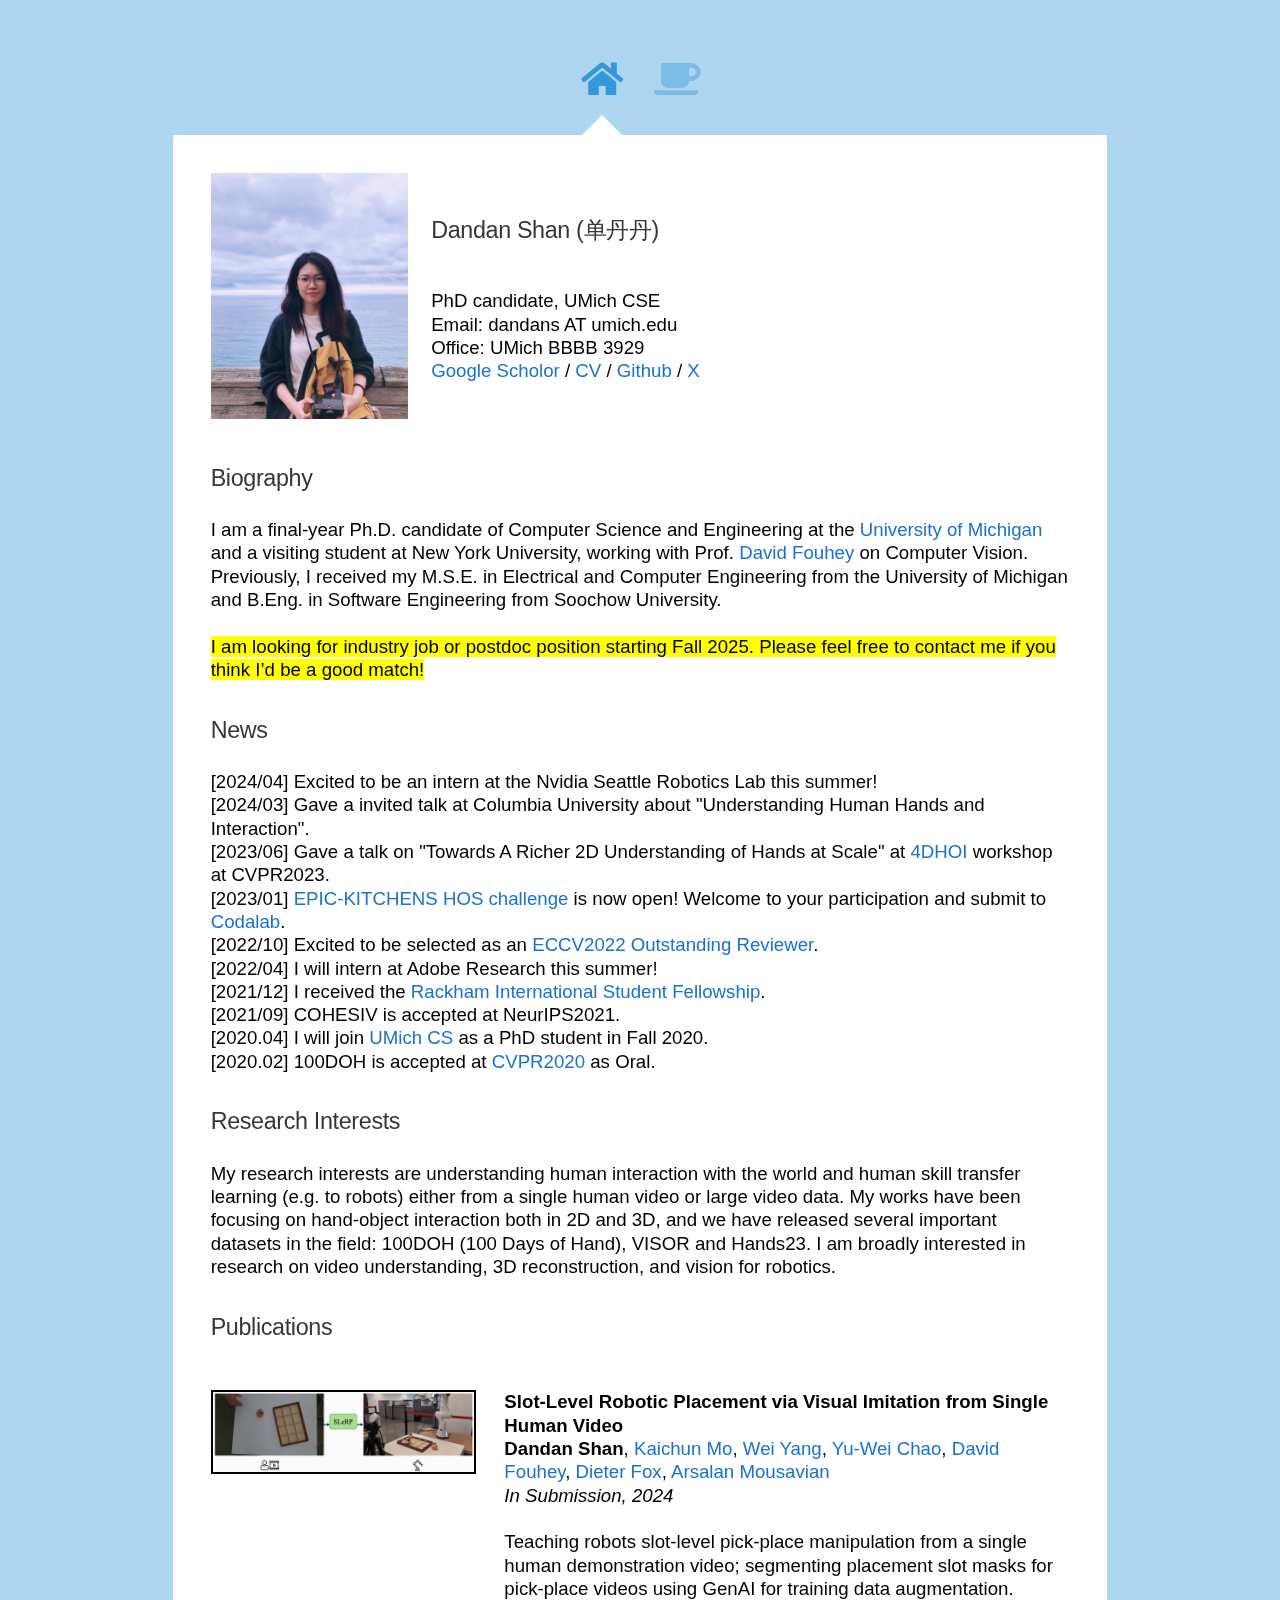
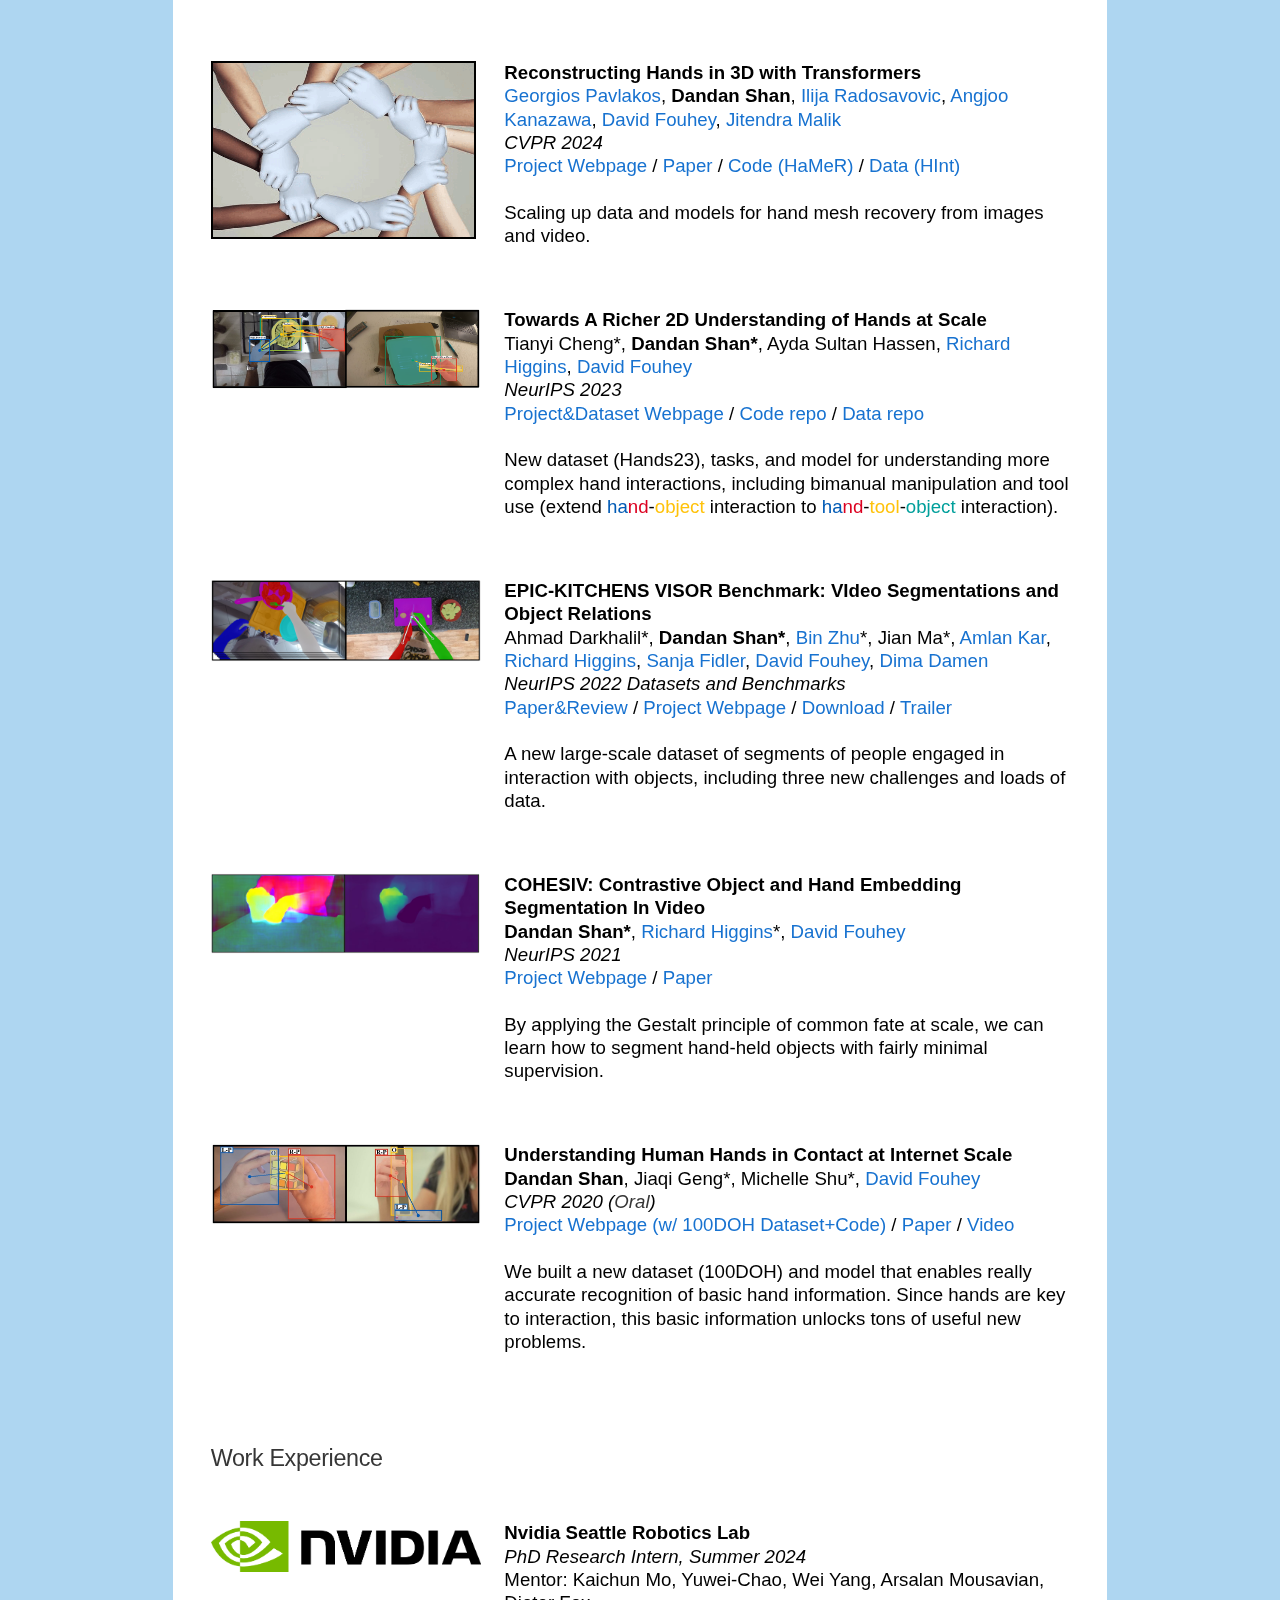
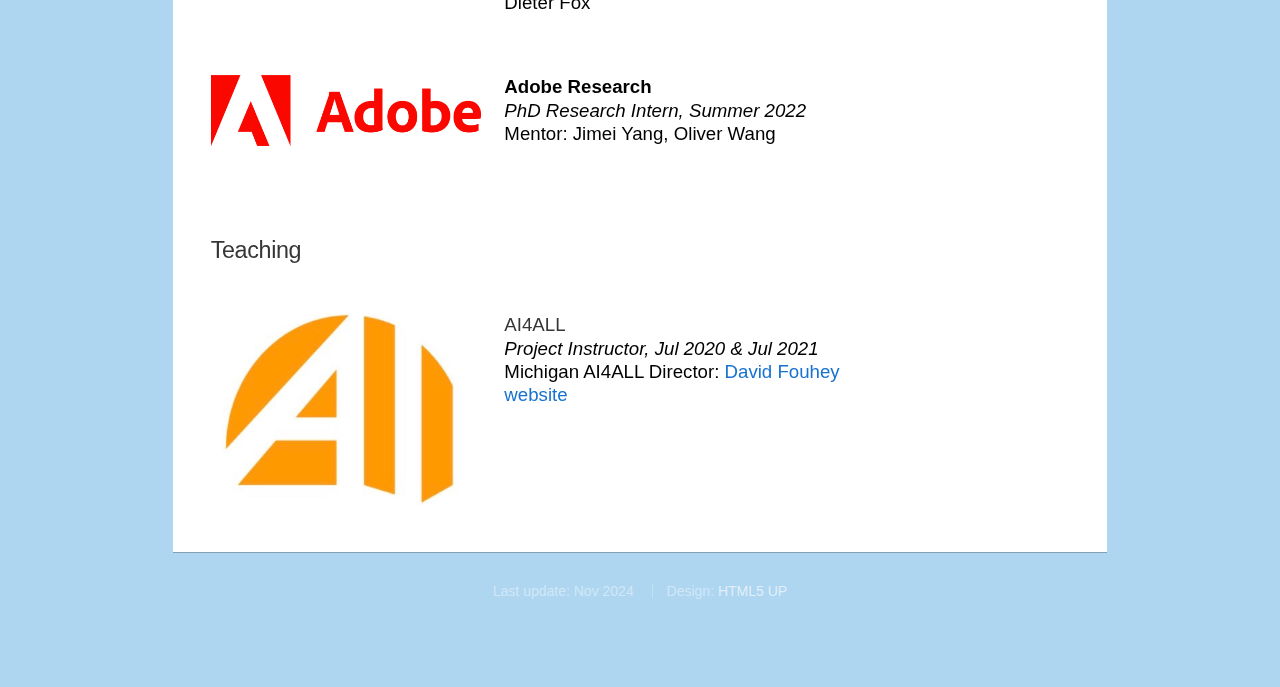
==== commit 93dda4c0: "remove figure" ====
--- a/index.html
+++ b/index.html
@@ -154,7 +154,7 @@
 												<span style="font-weight:bold;">Slot-Level Robotic Placement via Visual Imitation from Single Human Video</span><br>
 												<span style="font-weight:bold;">Dandan Shan</span>, <a href="https://kaichun-mo.github.io/">Kaichun Mo</a>, <a href="http://wyang.me/">Wei Yang</a>, <a href="https://scholar.google.com/citations?user=48Y9F-YAAAAJ&hl=en">Yu-Wei Chao</a>, <a href="https://cs.nyu.edu/~fouhey/">David Fouhey</a>, <a href="https://homes.cs.washington.edu/~fox/">Dieter Fox</a>, <a href="https://cs.gmu.edu/~amousavi/">Arsalan Mousavian</a>
 												<br>
-												<I>In Submission </I>
+												<I>In Submission, 2024 </I>
 												<br><br>
 												Teaching robots slot-level pick-place manipulation from a single human demonstration video; segmenting placement slot masks for pick-place videos using GenAI for training data augmentation.
 
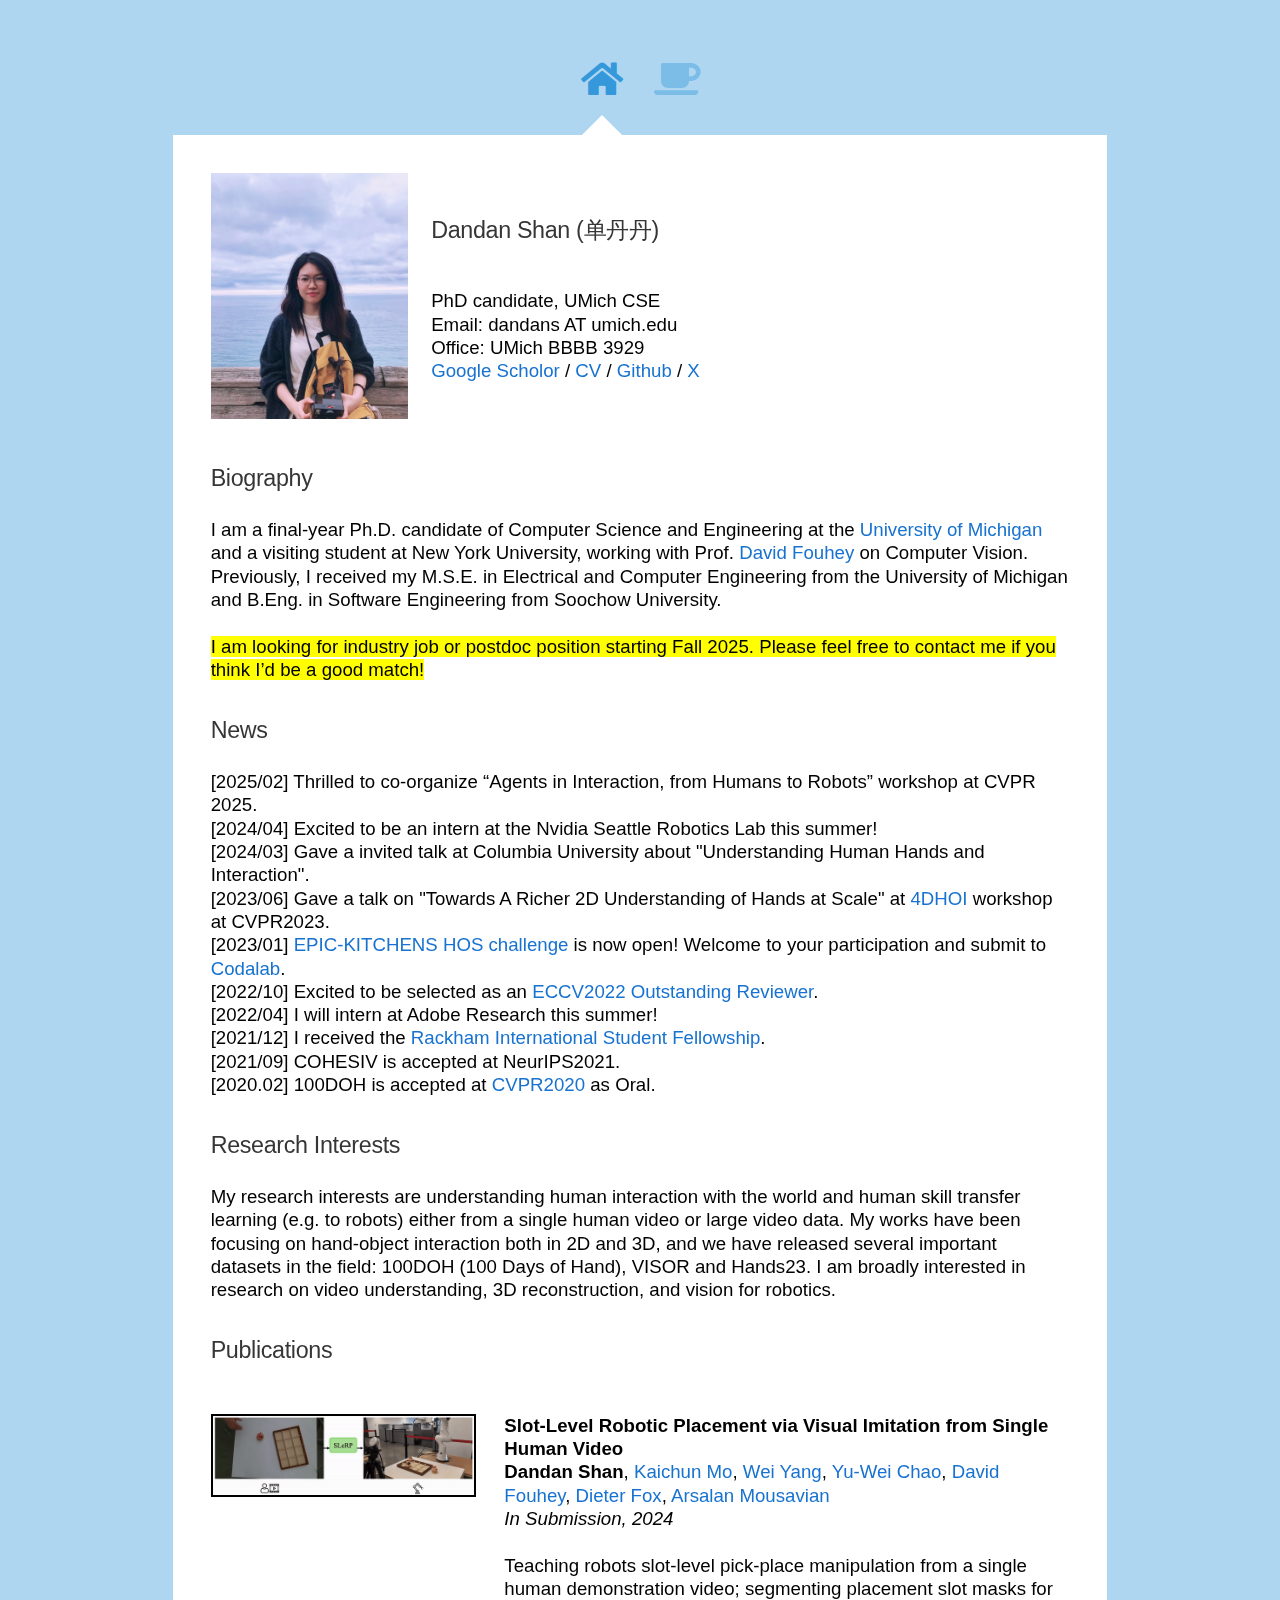
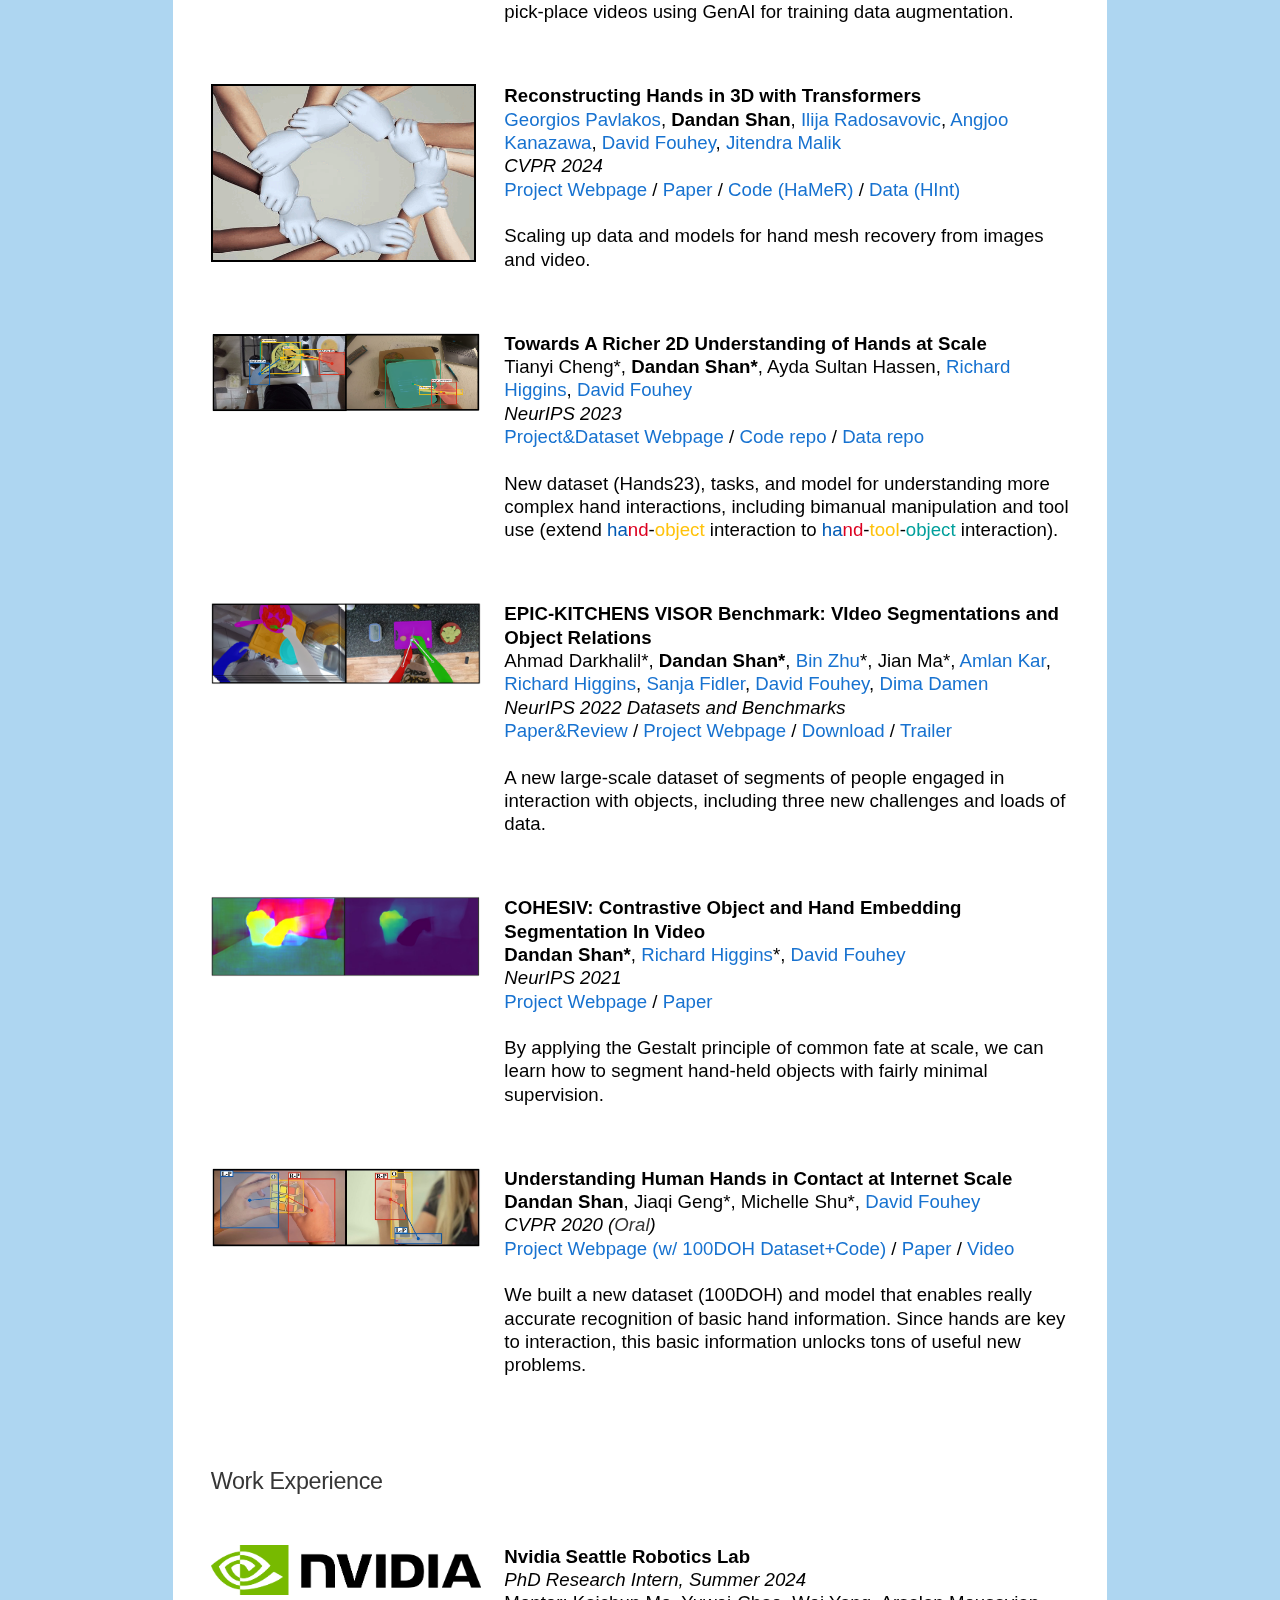
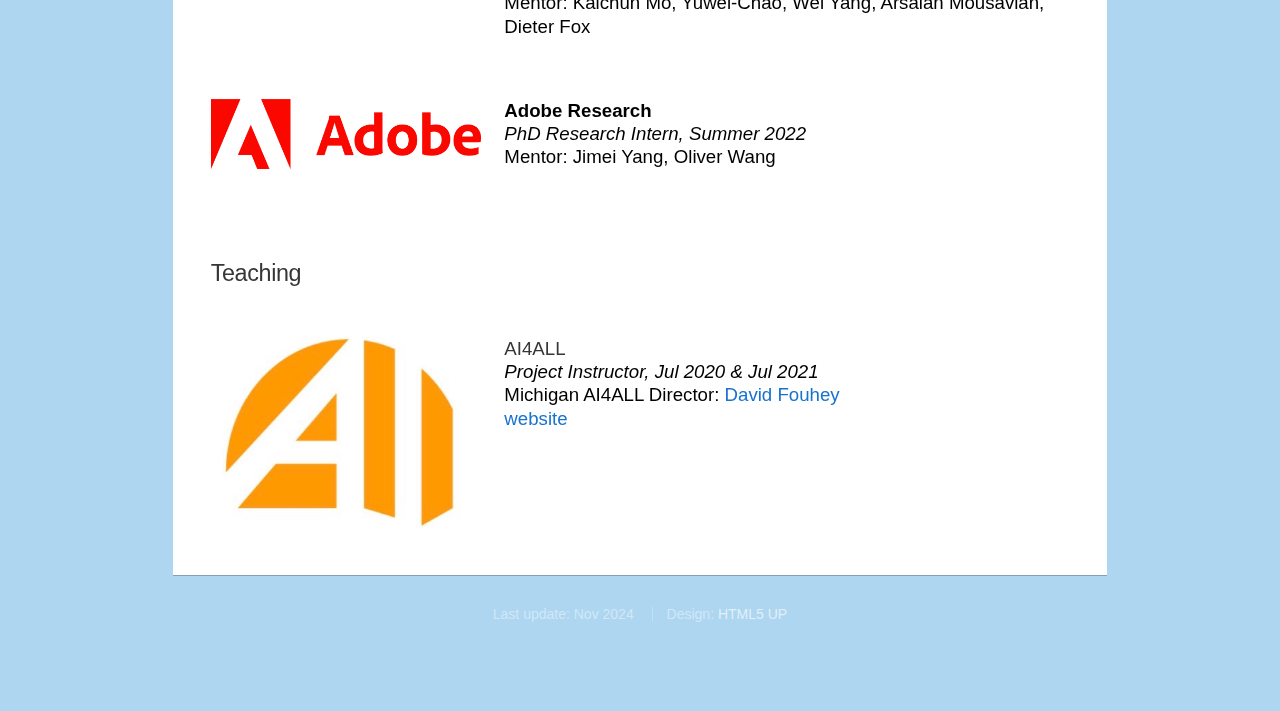
==== commit 13979dda: "add workshop" ====
--- a/index.html
+++ b/index.html
@@ -77,7 +77,7 @@
 												Email:  dandans AT umich.edu<br>
 												Office: UMich BBBB 3929<br>
 												<a href="https://scholar.google.com/citations?user=8EVs9AEAAAAJ&hl=en&authuser=1&oi=sra">Google Scholor</a>
-												/  <a href="files/CV_DandanShan_Nov2024.pdf">CV</a>
+												/  <a href="files/CV_DandanShan_Jan2025.pdf">CV</a>
 												/  <a href="https://github.com/ddshan">Github</a> 
 												/  <a href="https://twitter.com/DandanShan_">X</a>
 												<br><br>
@@ -106,6 +106,7 @@
 								</header>
 									<!-- <hr> -->
 									<p  style="font-size:14pt">
+										[2025/02] Thrilled to co-organize “Agents in Interaction, from Humans to Robots” workshop at CVPR 2025.<br>
 										[2024/04] Excited to be an intern at the Nvidia Seattle Robotics Lab this summer! <br>
 										[2024/03] Gave a invited talk at Columbia University about "Understanding Human Hands and Interaction". <br>
 										[2023/06] Gave a talk on "Towards A Richer 2D Understanding of Hands at Scale" at <a href="https://4dhoi.github.io/">4DHOI</a> workshop at CVPR2023</a>. <br>
@@ -116,7 +117,7 @@
 										[2021/12] I received the <a href="https://cse.engin.umich.edu/stories/dandan-shan-selected-for-rackham-fellowships" target="_blank">Rackham International Student Fellowship</a>.<br>
 										<!-- [2021/09] I passed Prelim.<br> -->
 										[2021/09] COHESIV is accepted at NeurIPS2021.<br>
-										[2020.04] I will join <a href="https://cse.engin.umich.edu/" target="_blank">UMich CS</a> as a PhD student in Fall 2020. <br>
+										<!-- [2020.04] I will join <a href="https://cse.engin.umich.edu/" target="_blank">UMich CS</a> as a PhD student in Fall 2020. <br> -->
 										[2020.02] 100DOH is accepted at <a href="http://cvpr2020.thecvf.com/" target="_blank">CVPR2020</a> as Oral.<br>
 									</p>
 
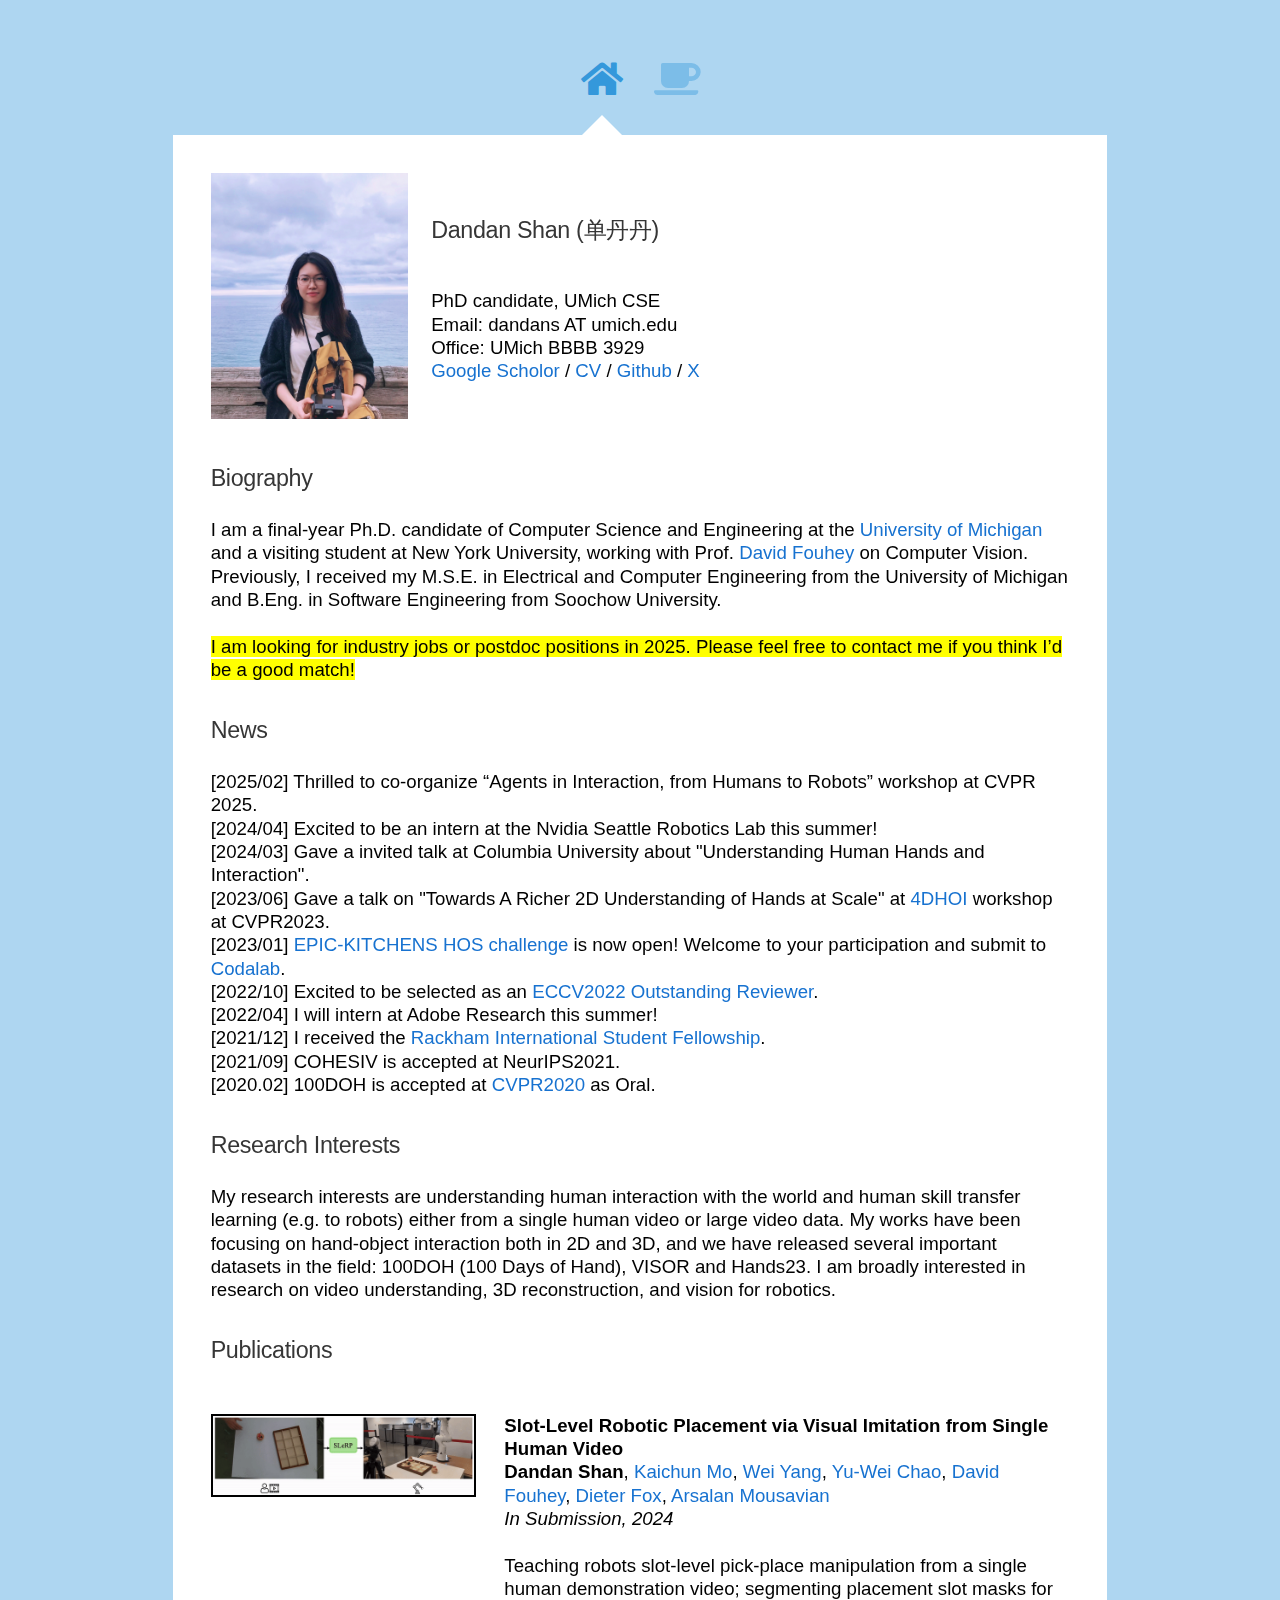
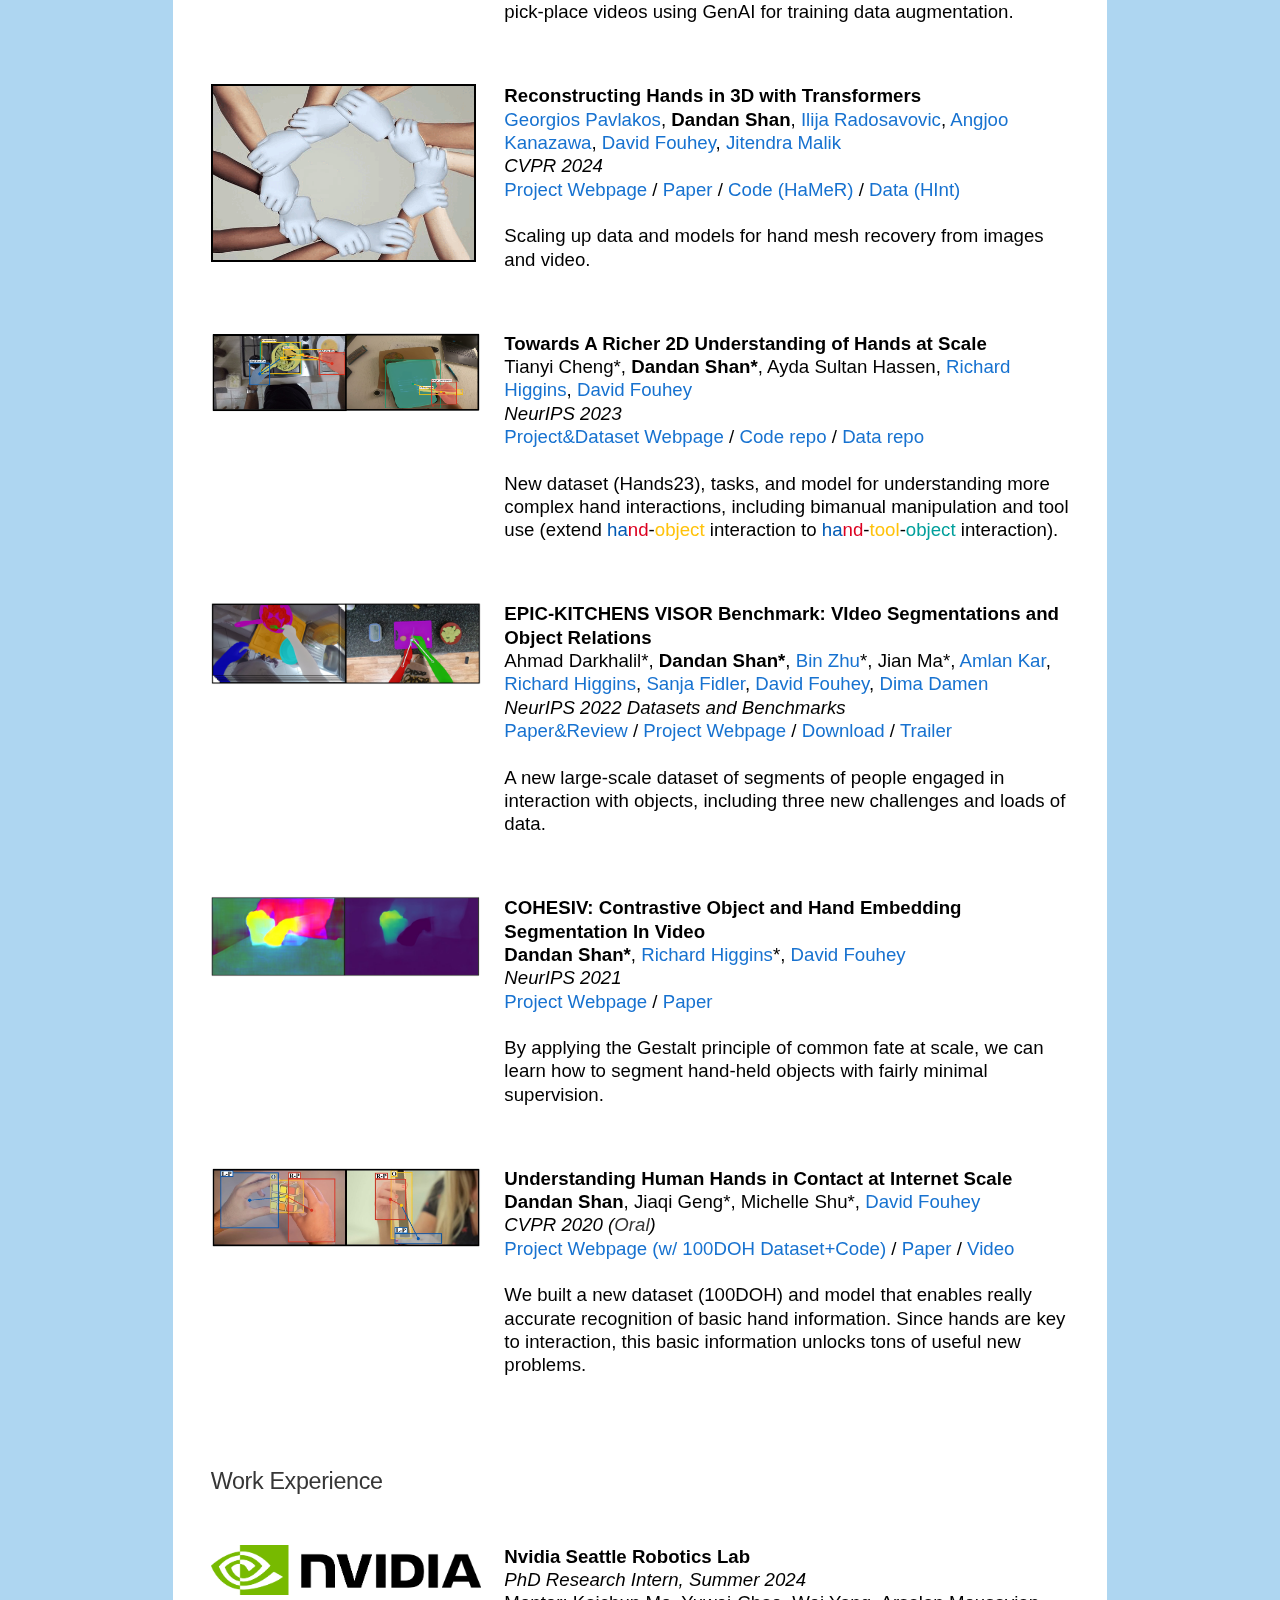
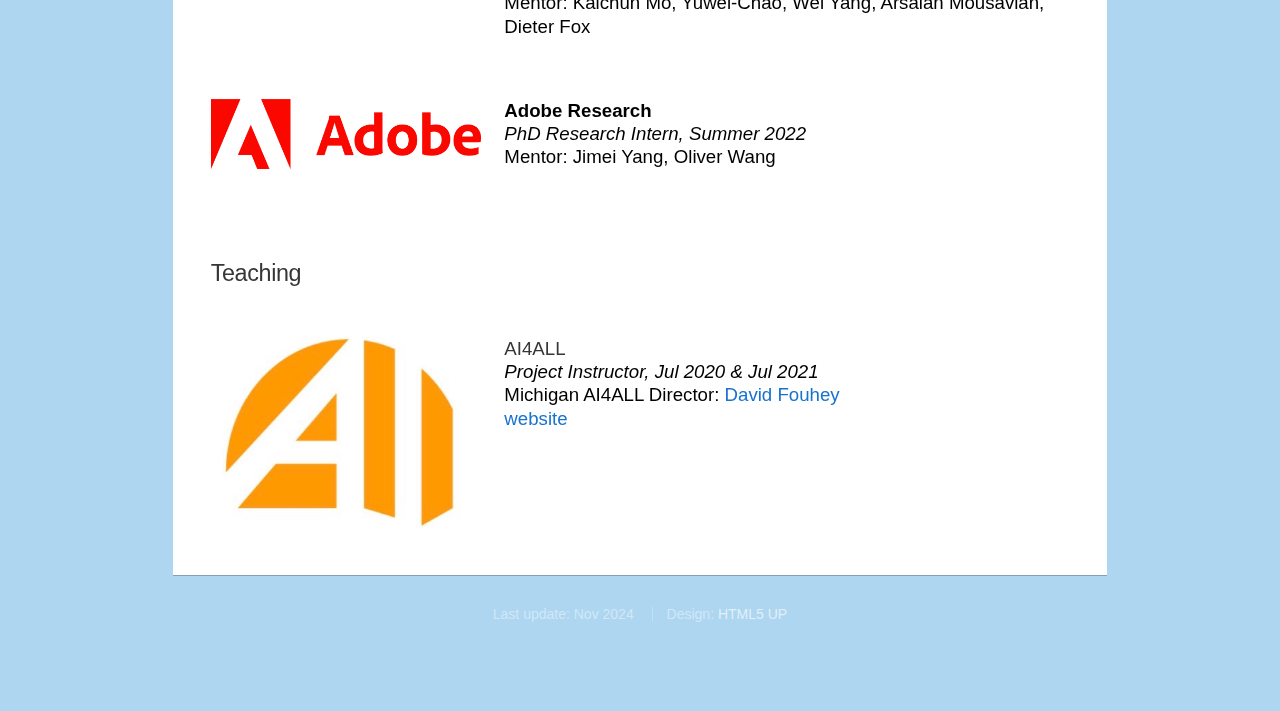
==== commit 9c5826b9: "add workshop" ====
--- a/index.html
+++ b/index.html
@@ -95,7 +95,7 @@
 
 											I am a final-year Ph.D. candidate of Computer Science and Engineering at the <a href="https://eecs.engin.umich.edu/">University of Michigan</a> and a visiting student at New York University, working with Prof. <a href="https://web.eecs.umich.edu/~fouhey/">David Fouhey</a> on Computer Vision.
 											Previously, I received my M.S.E. in Electrical and Computer Engineering from the University of Michigan and B.Eng. in Software Engineering from Soochow University.
-											<br><br><span style="background-color:yellow">I am looking for industry job or postdoc position starting Fall 2025. Please feel free to contact me if you think I’d be a good match!</span>
+											<br><br><span style="background-color:yellow">I am looking for industry jobs or postdoc positions in 2025. Please feel free to contact me if you think I’d be a good match!</span>
 										</p>
 									<!-- </section>	 -->
 
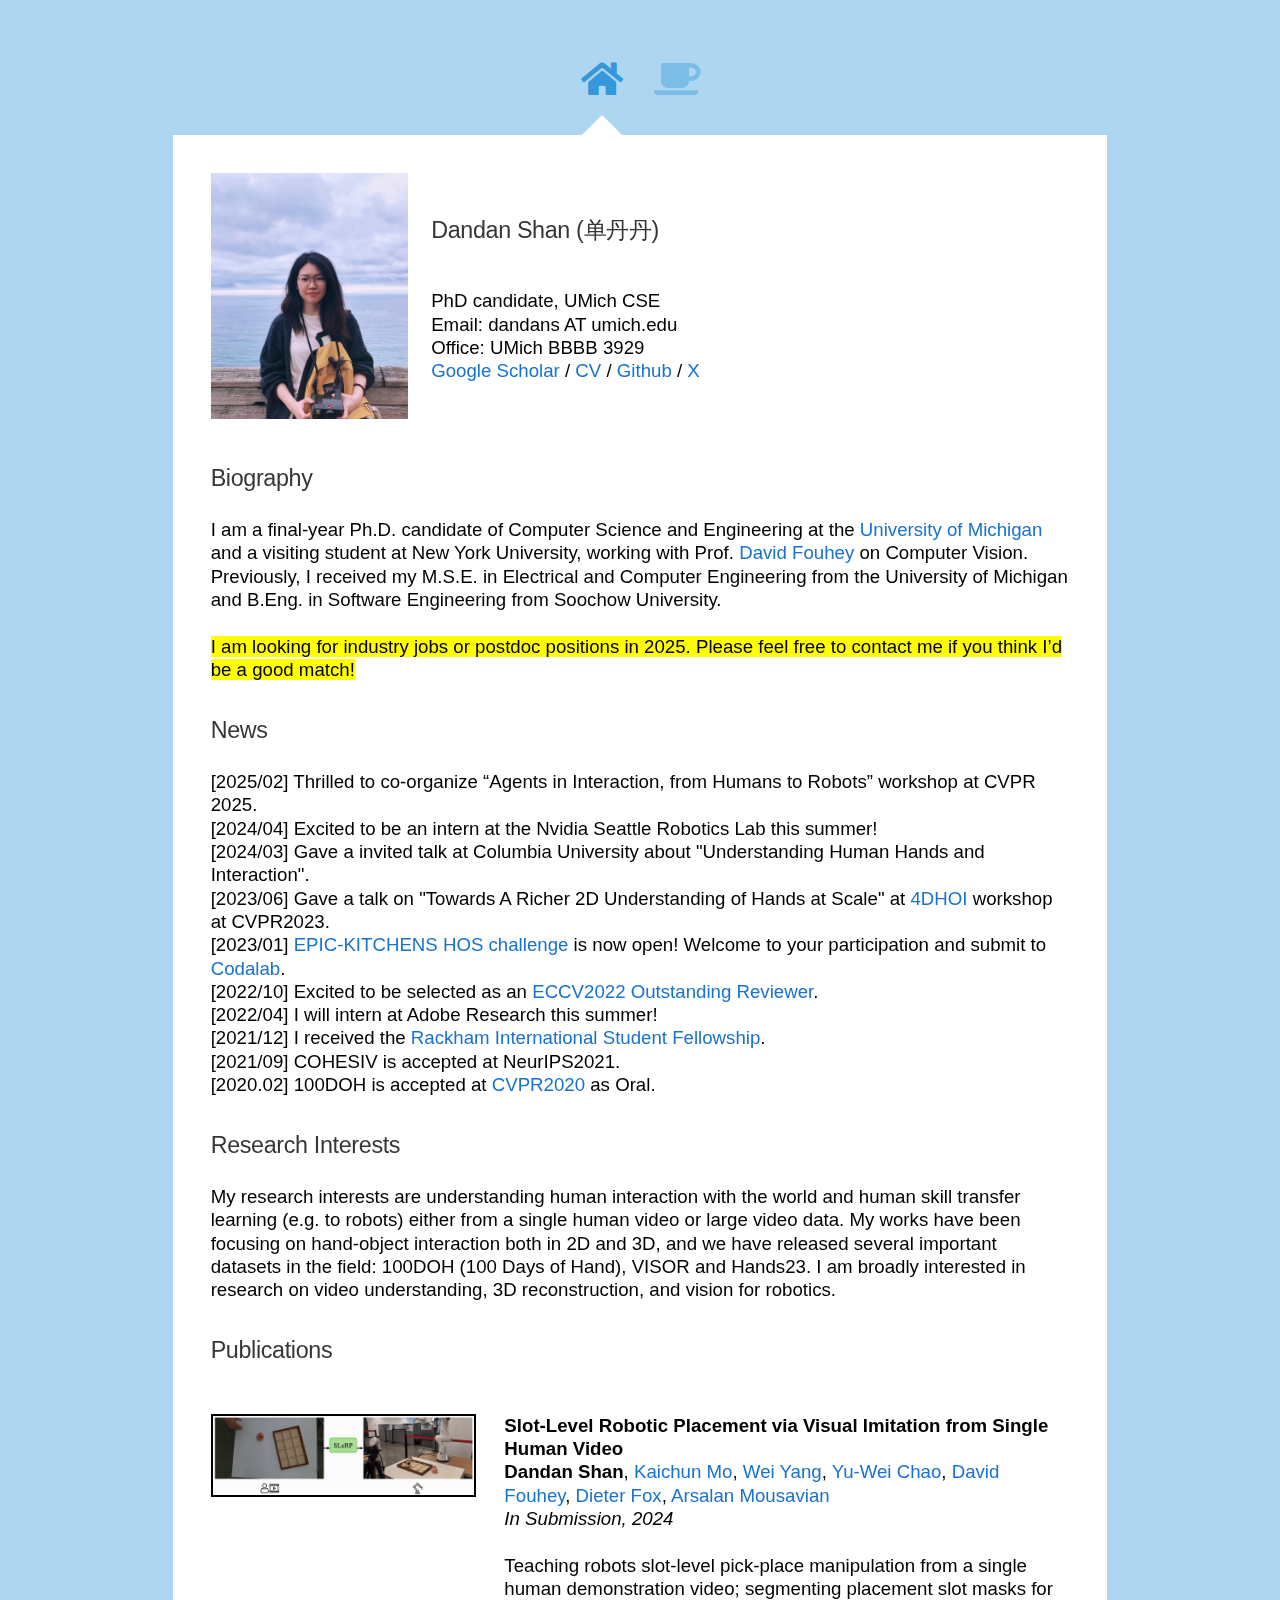
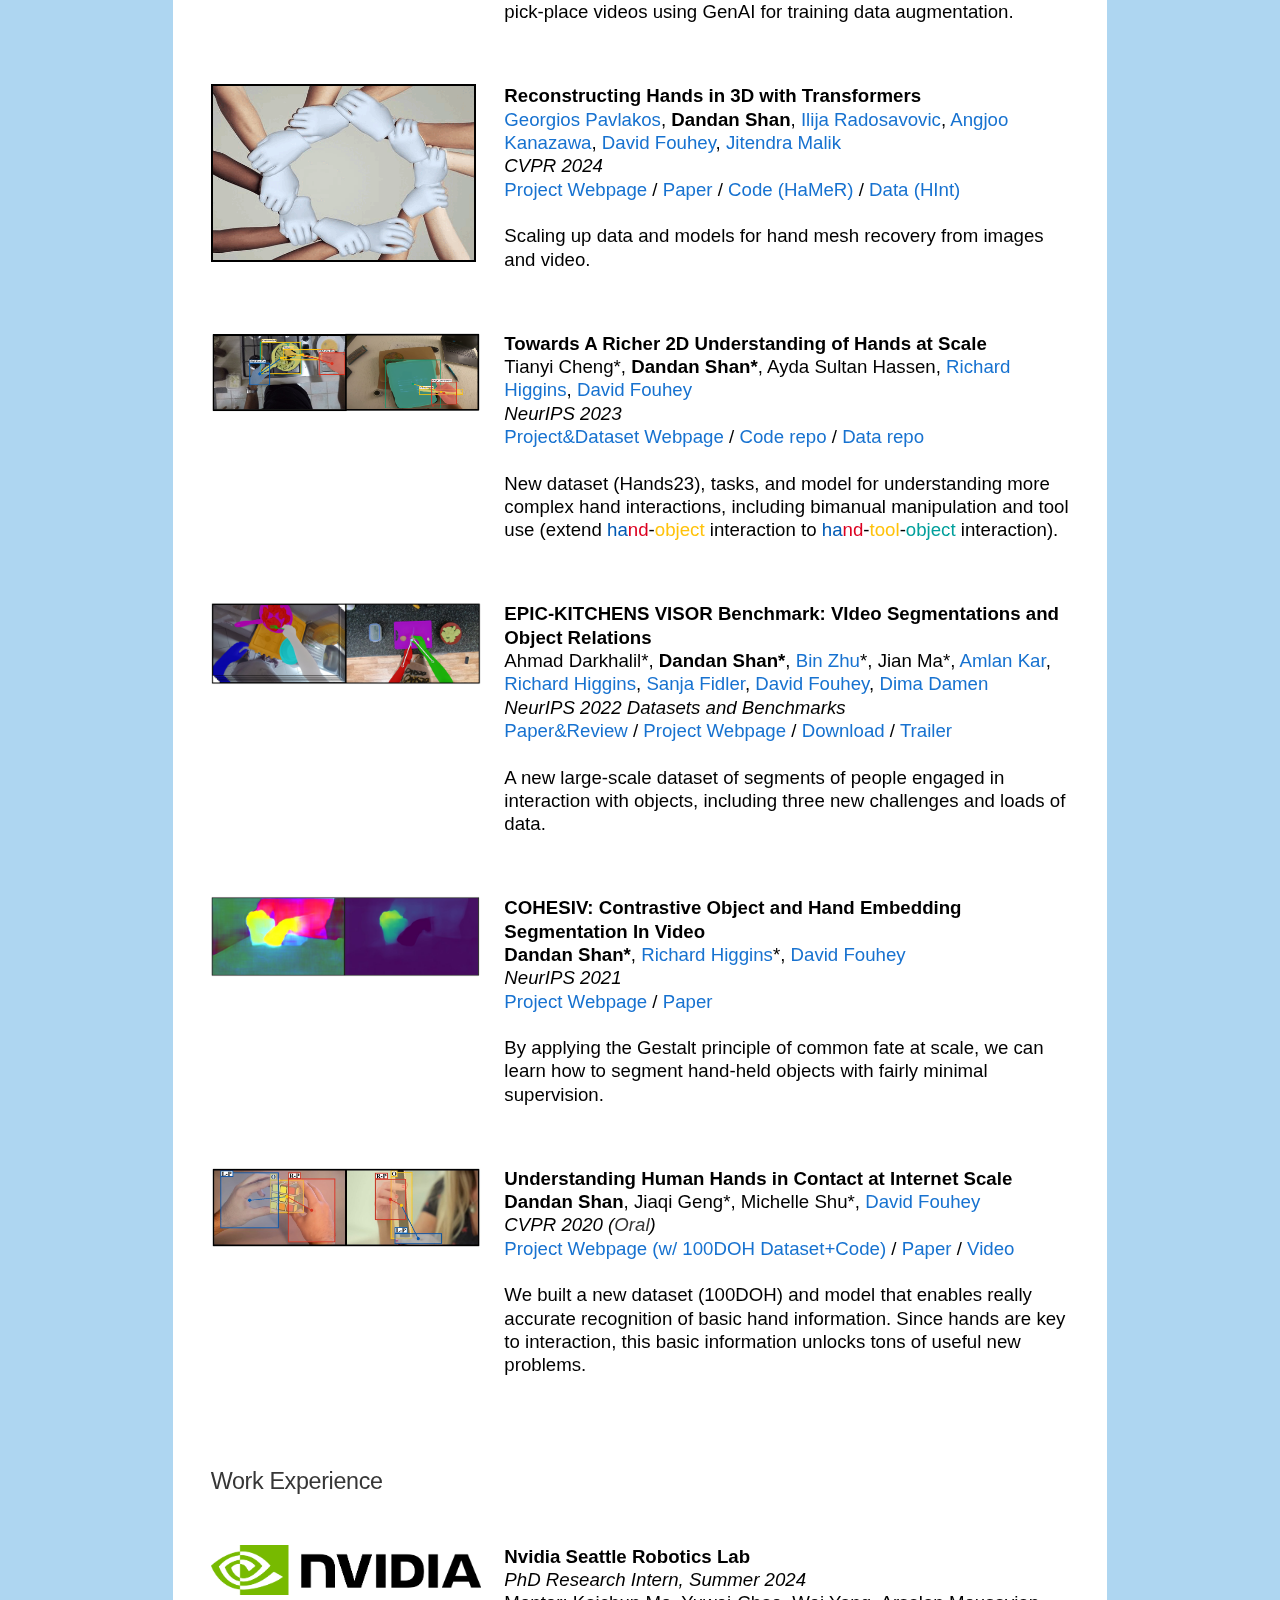
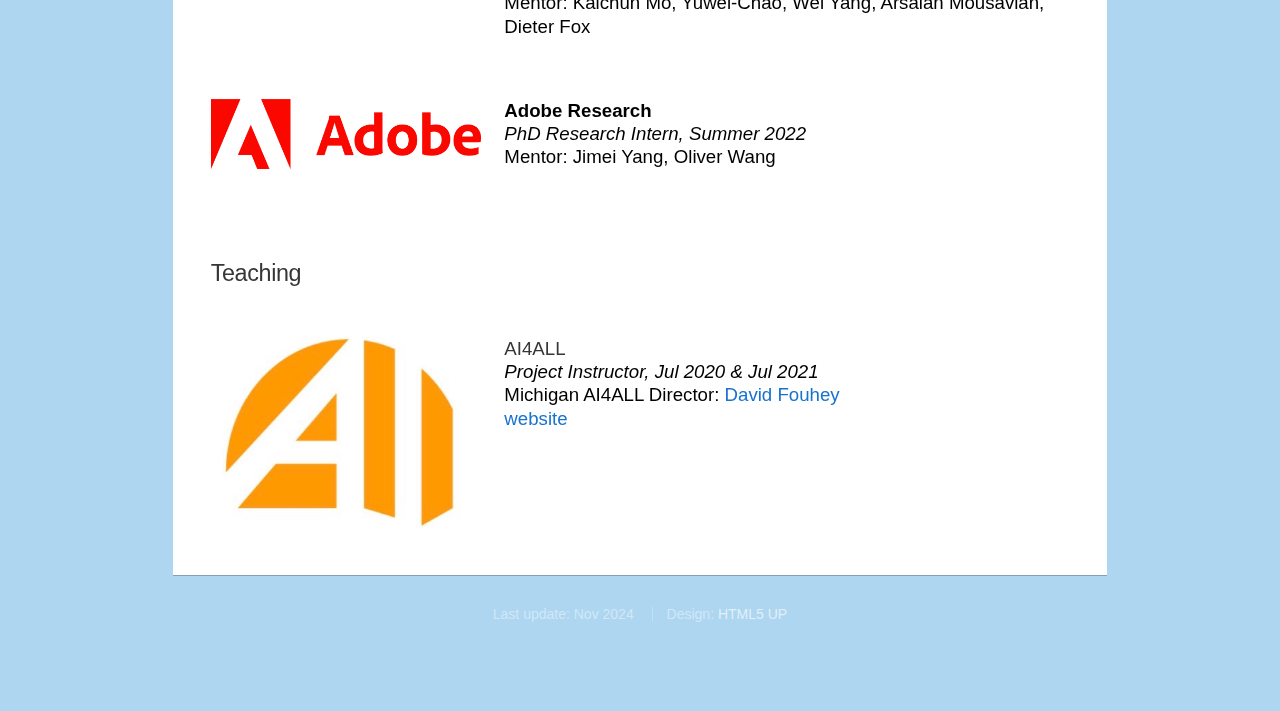
==== commit 15ca87d3: "typo" ====
--- a/index.html
+++ b/index.html
@@ -76,7 +76,7 @@
 												PhD candidate, UMich CSE<br>
 												Email:  dandans AT umich.edu<br>
 												Office: UMich BBBB 3929<br>
-												<a href="https://scholar.google.com/citations?user=8EVs9AEAAAAJ&hl=en&authuser=1&oi=sra">Google Scholor</a>
+												<a href="https://scholar.google.com/citations?user=8EVs9AEAAAAJ&hl=en&authuser=1&oi=sra">Google Scholar</a>
 												/  <a href="files/CV_DandanShan_Jan2025.pdf">CV</a>
 												/  <a href="https://github.com/ddshan">Github</a> 
 												/  <a href="https://twitter.com/DandanShan_">X</a>
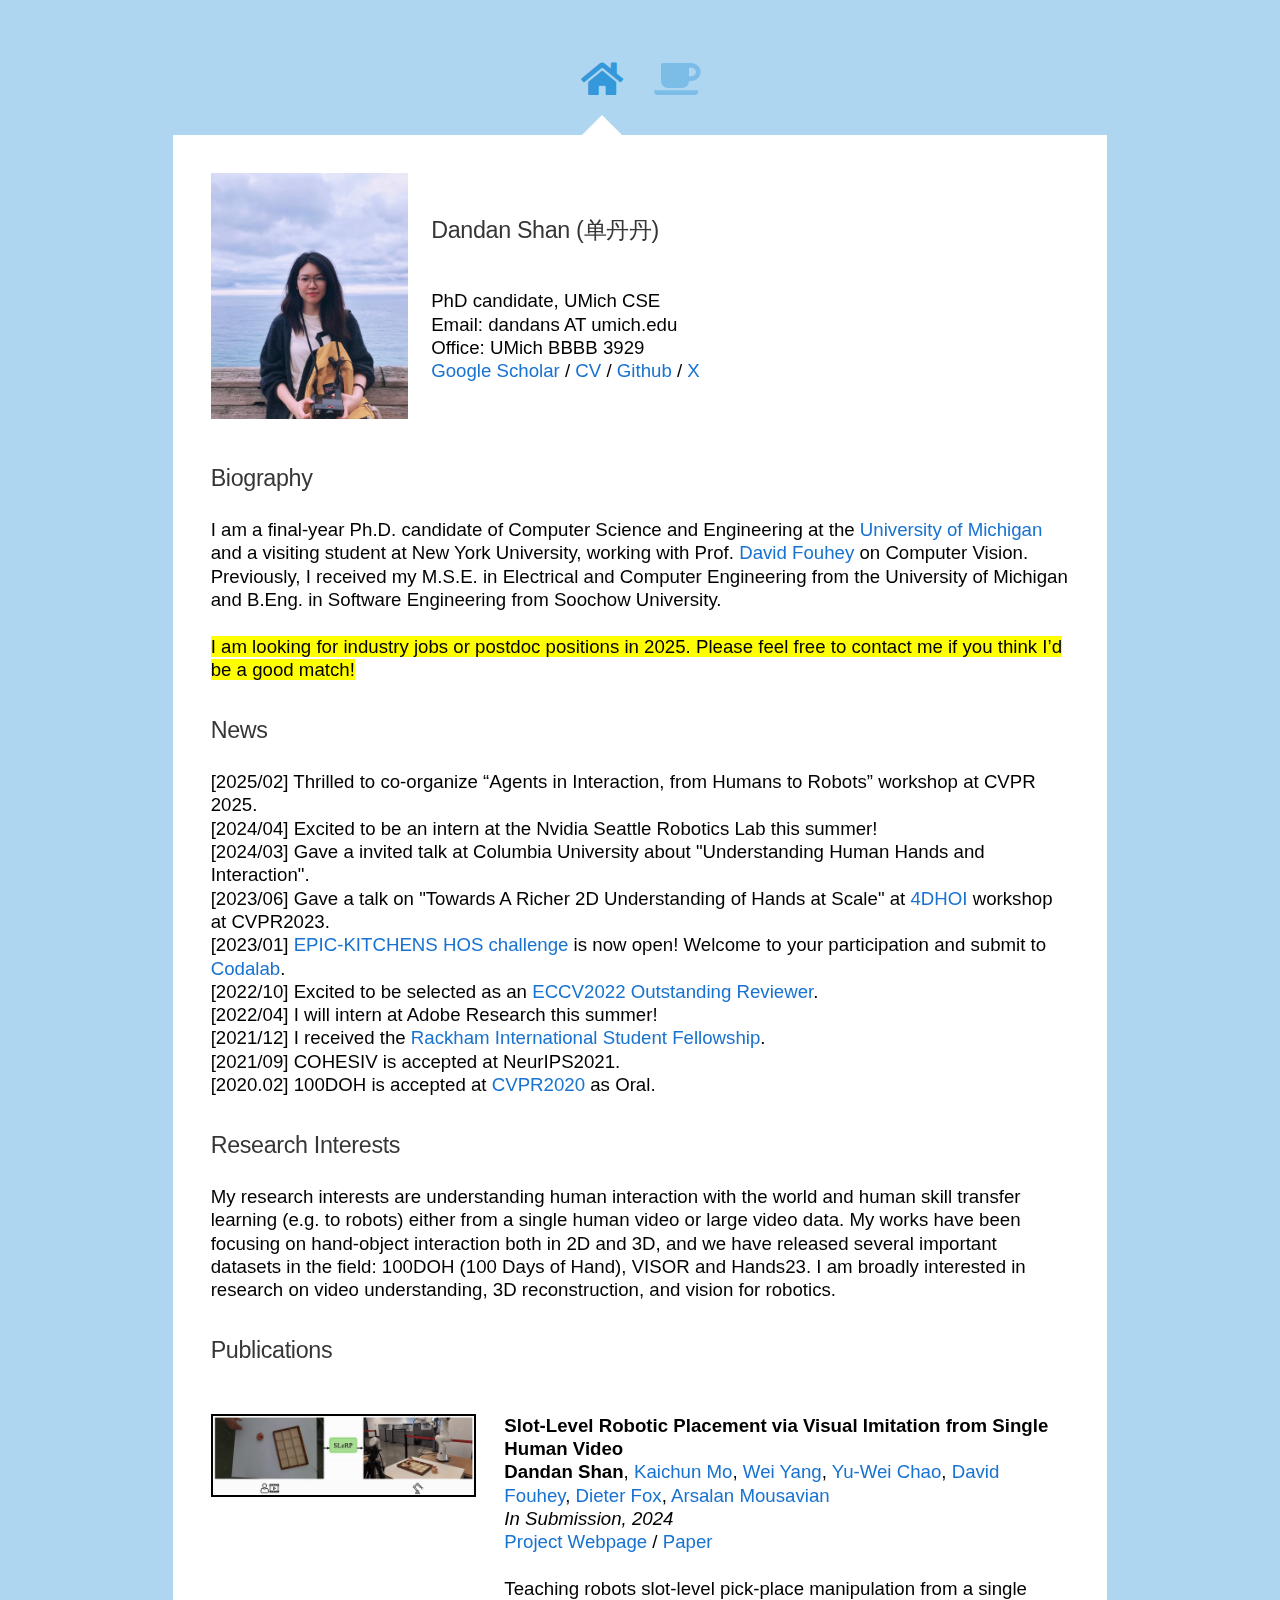
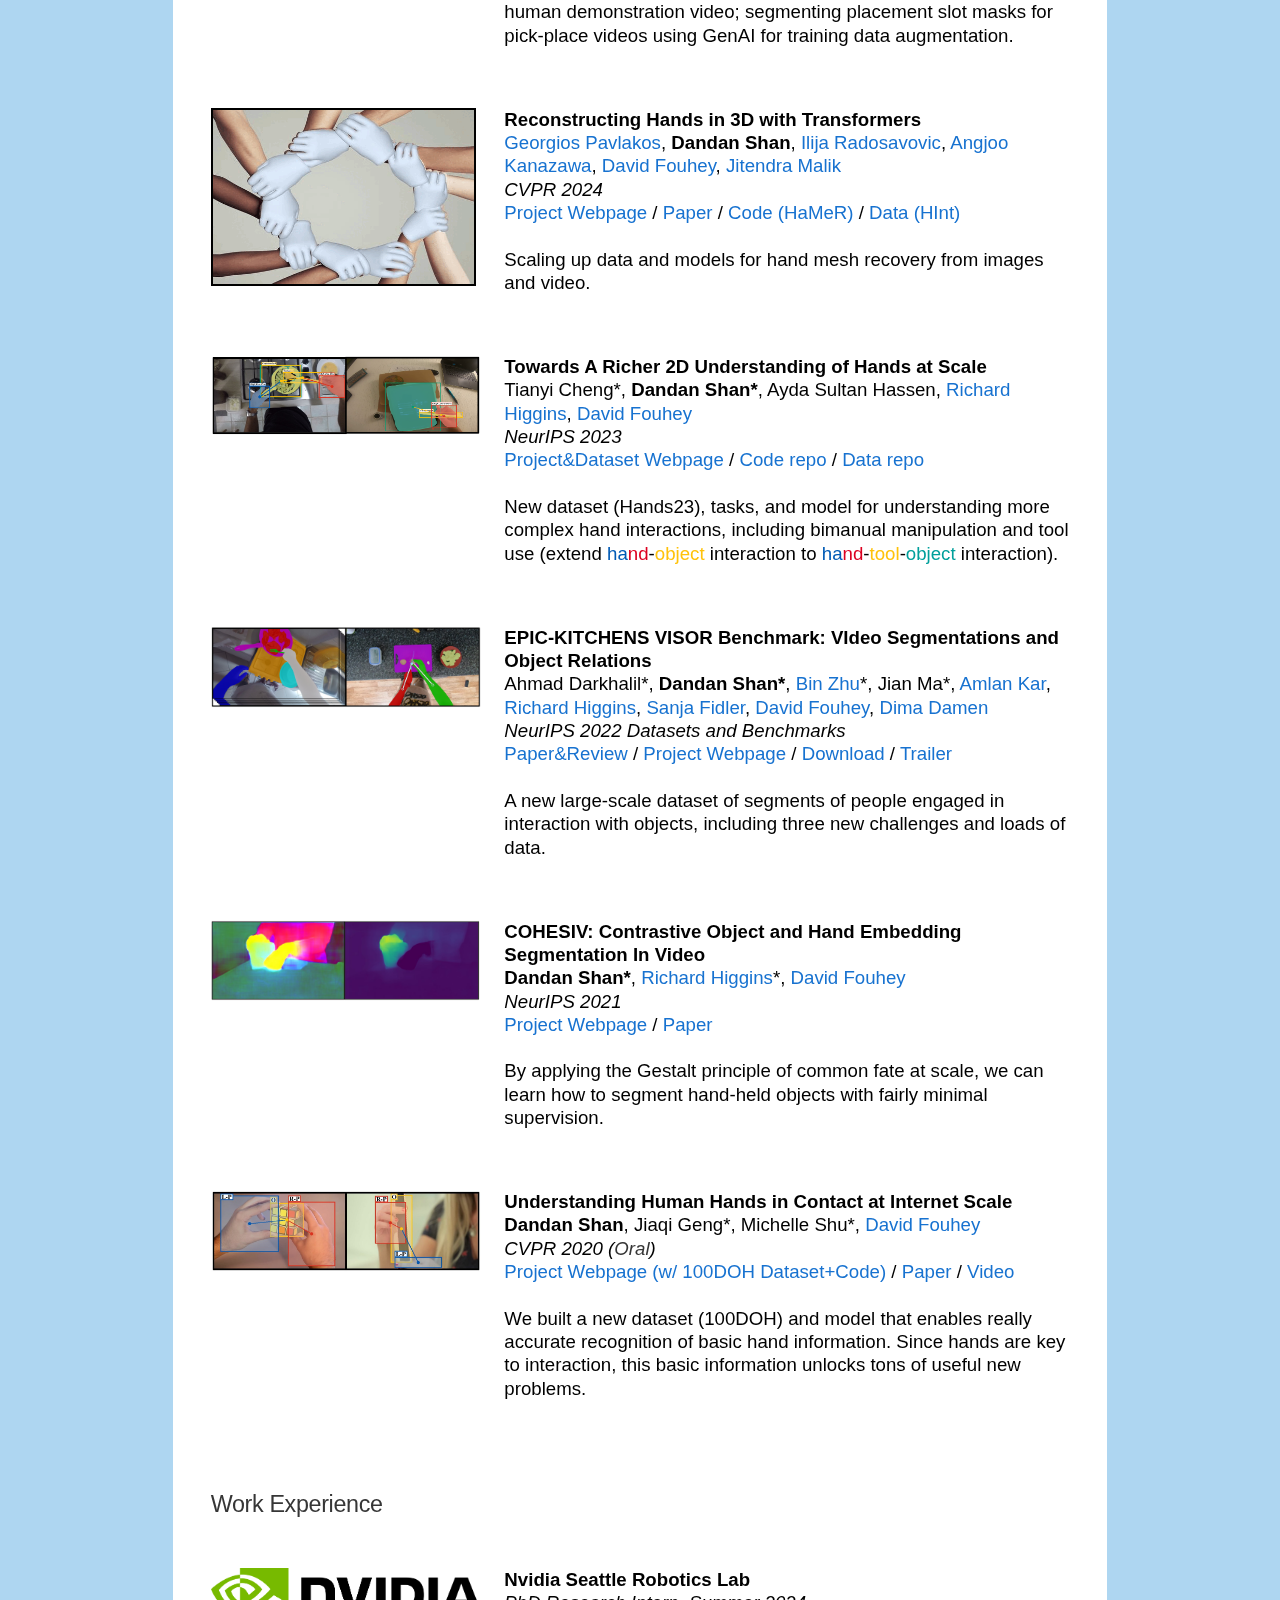
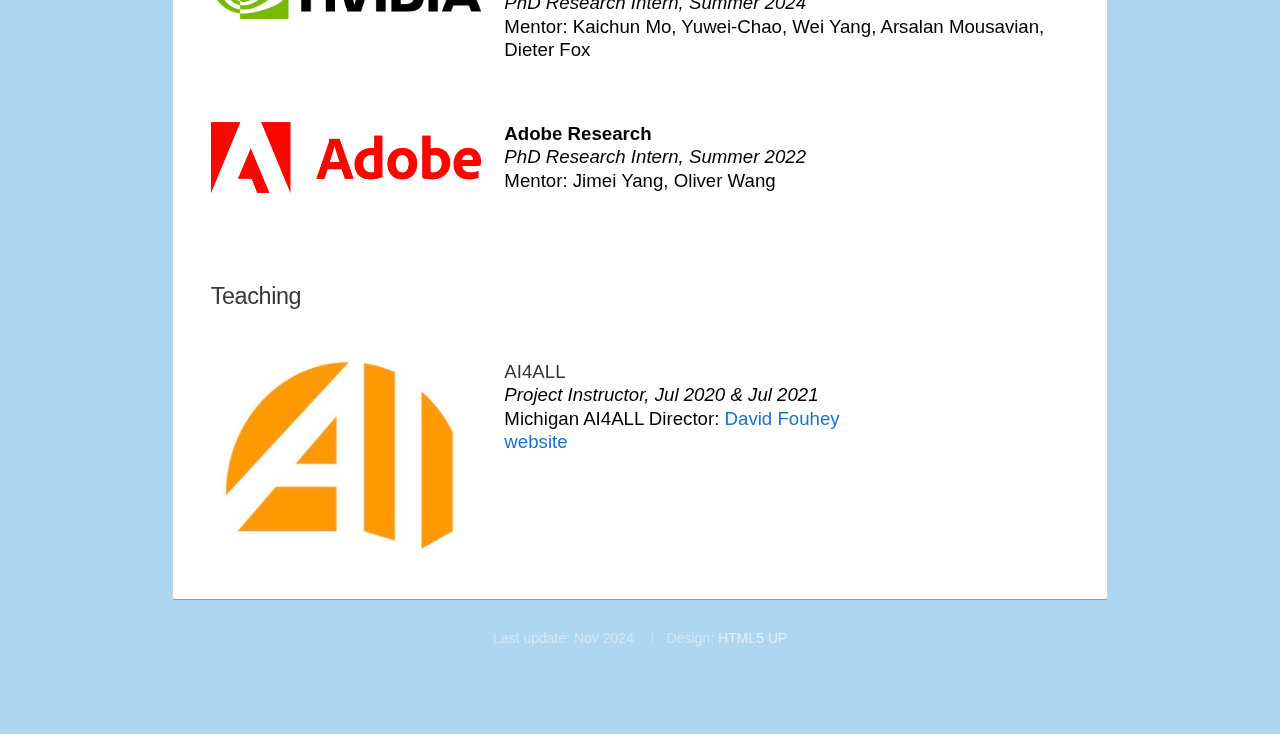
==== commit 4abae329: "add slerp" ====
--- a/index.html
+++ b/index.html
@@ -155,7 +155,8 @@
 												<span style="font-weight:bold;">Slot-Level Robotic Placement via Visual Imitation from Single Human Video</span><br>
 												<span style="font-weight:bold;">Dandan Shan</span>, <a href="https://kaichun-mo.github.io/">Kaichun Mo</a>, <a href="http://wyang.me/">Wei Yang</a>, <a href="https://scholar.google.com/citations?user=48Y9F-YAAAAJ&hl=en">Yu-Wei Chao</a>, <a href="https://cs.nyu.edu/~fouhey/">David Fouhey</a>, <a href="https://homes.cs.washington.edu/~fox/">Dieter Fox</a>, <a href="https://cs.gmu.edu/~amousavi/">Arsalan Mousavian</a>
 												<br>
-												<I>In Submission, 2024 </I>
+												<I>In Submission, 2024 </I><br>
+												<a href="https://ddshan.github.io/slerp/" target="_blank">Project Webpage</a> / <a href="https://arxiv.org/pdf/2312.05251.pdf" target="_blank">Paper</a>
 												<br><br>
 												Teaching robots slot-level pick-place manipulation from a single human demonstration video; segmenting placement slot masks for pick-place videos using GenAI for training data augmentation.
 
@@ -176,7 +177,7 @@
 												<span style="font-weight:bold;">Reconstructing Hands in 3D with Transformers</span><br>
 												<a href="https://geopavlakos.github.io/">Georgios Pavlakos</a>, <span style="font-weight:bold;">Dandan Shan</span>, <a href="https://people.eecs.berkeley.edu/~ilija/">Ilija Radosavovic</a>, <a href="https://people.eecs.berkeley.edu/~kanazawa/">Angjoo Kanazawa</a>,  <a href="https://web.eecs.umich.edu/~fouhey/">David Fouhey</a>, <a href="https://people.eecs.berkeley.edu/~malik/">Jitendra Malik</a><br>
 												<I>CVPR 2024 </I><br>
-												<a href="https://geopavlakos.github.io/hamer/" target="_blank">Project Webpage</a> / <a href="https://arxiv.org/pdf/2312.05251.pdf" target="_blank">Paper</a> / <a href="https://github.com/geopavlakos/hamer"  target="_blank">Code (HaMeR)</a> / <a href="https://github.com/ddshan/hint"  target="_blank">Data (HInt)</a>
+												<a href="https://geopavlakos.github.io/hamer/" target="_blank">Project Webpage</a> / <a href="https://arxiv.org/abs/2504.01959" target="_blank">Paper</a> / <a href="https://github.com/geopavlakos/hamer"  target="_blank">Code (HaMeR)</a> / <a href="https://github.com/ddshan/hint"  target="_blank">Data (HInt)</a>
 												<br><br>
 												Scaling up data and models for hand mesh recovery from images and video.
 											
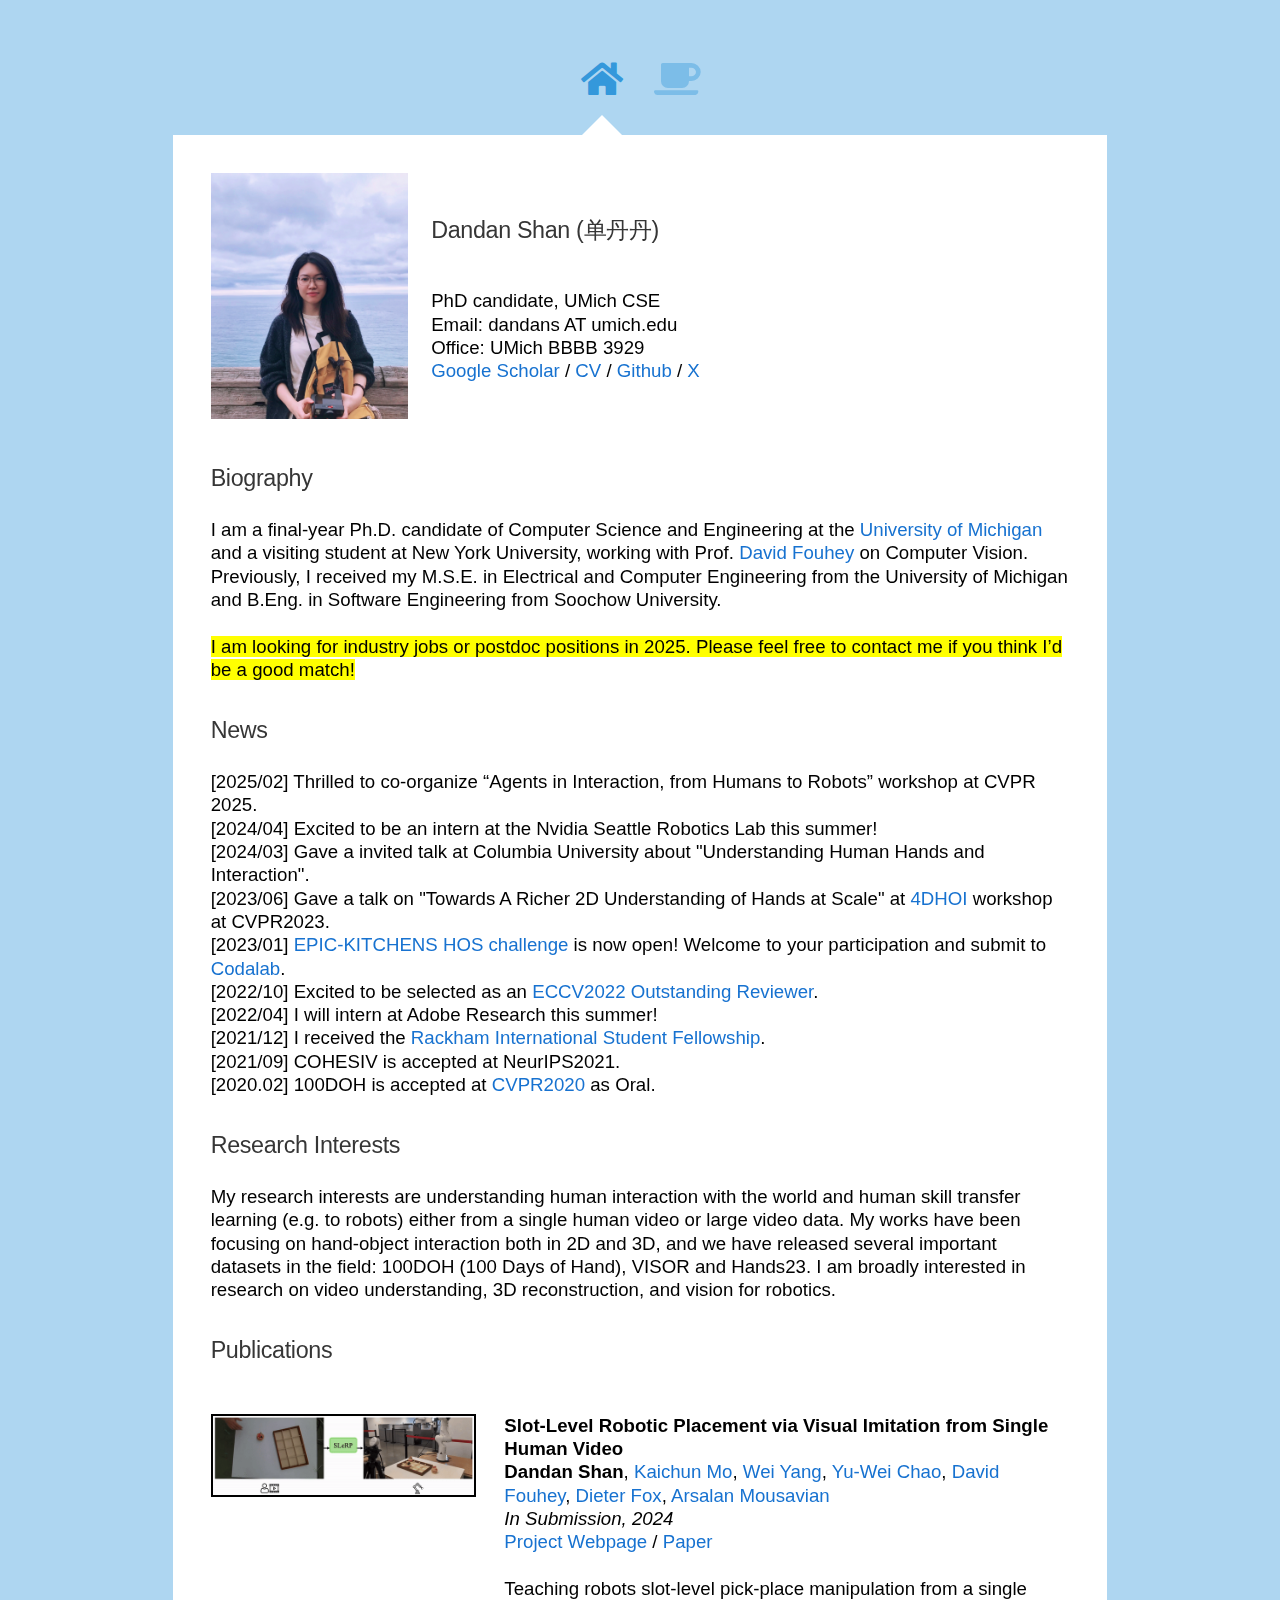
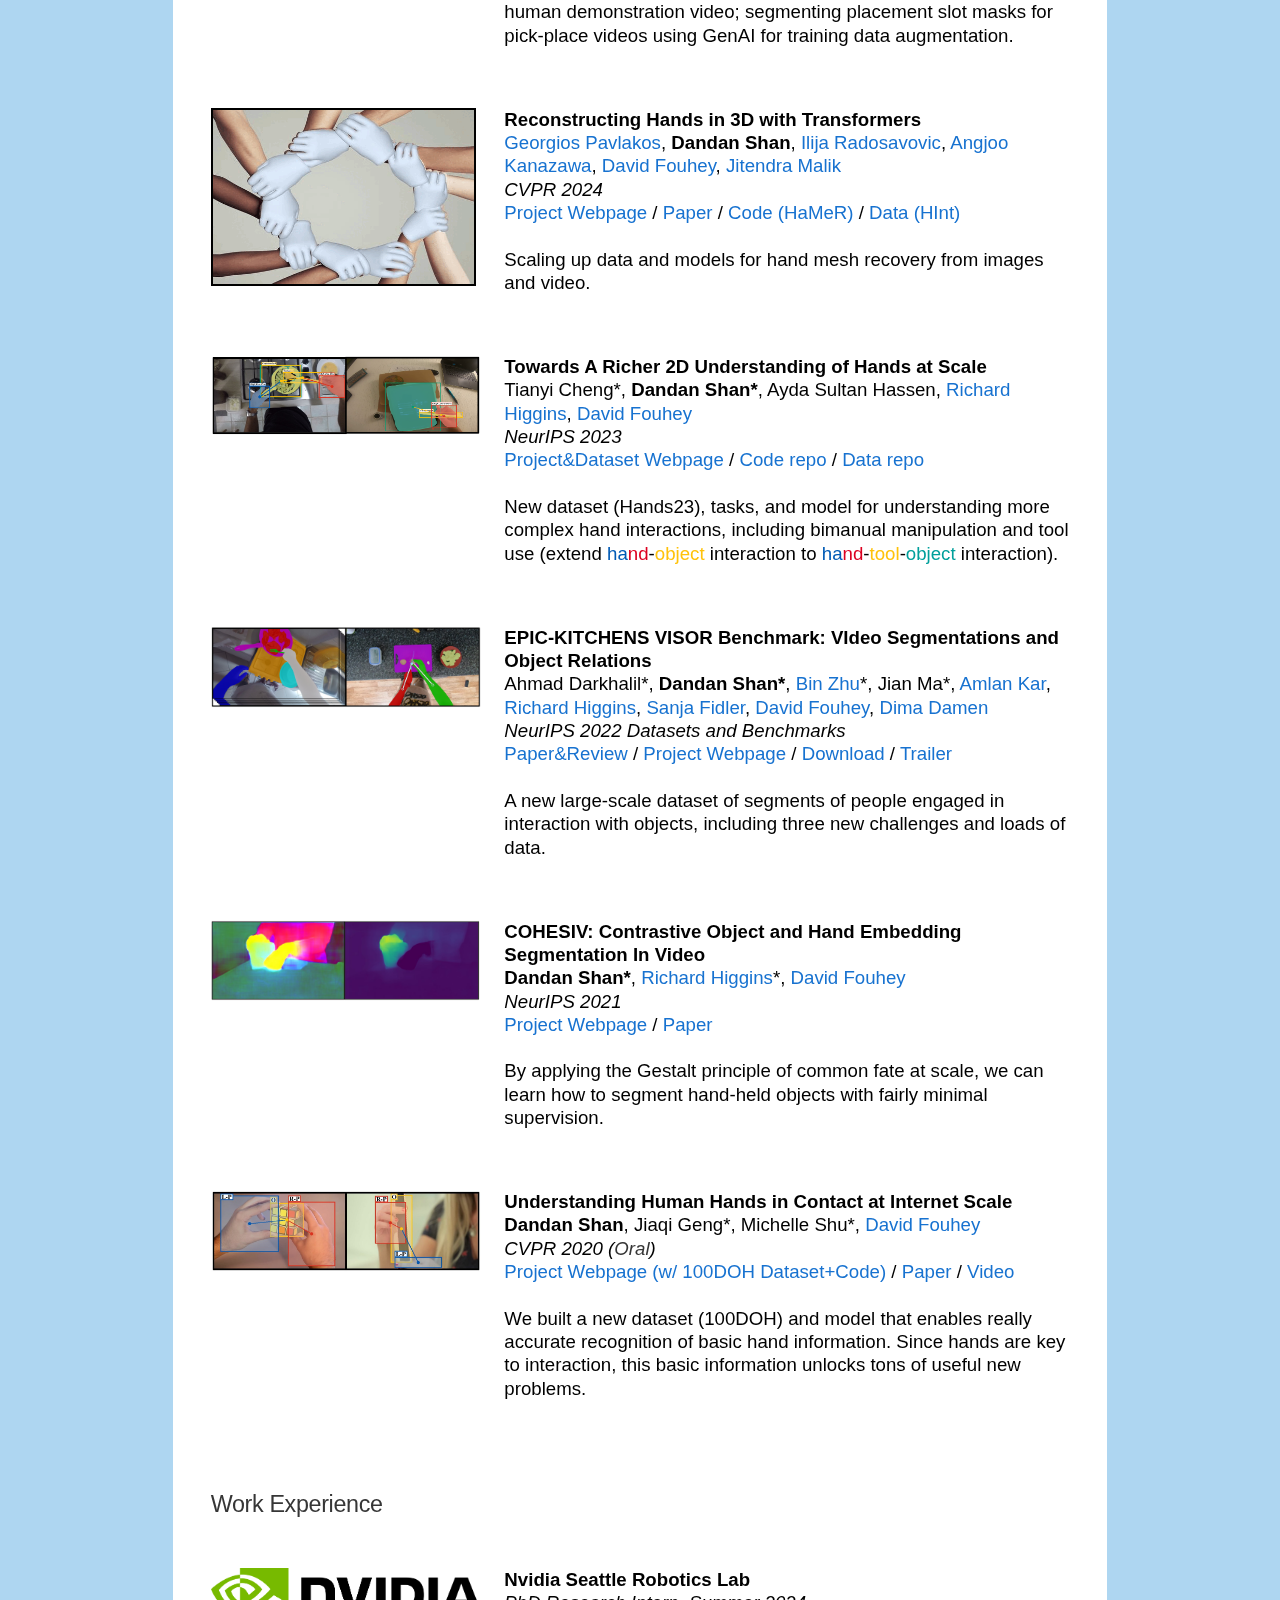
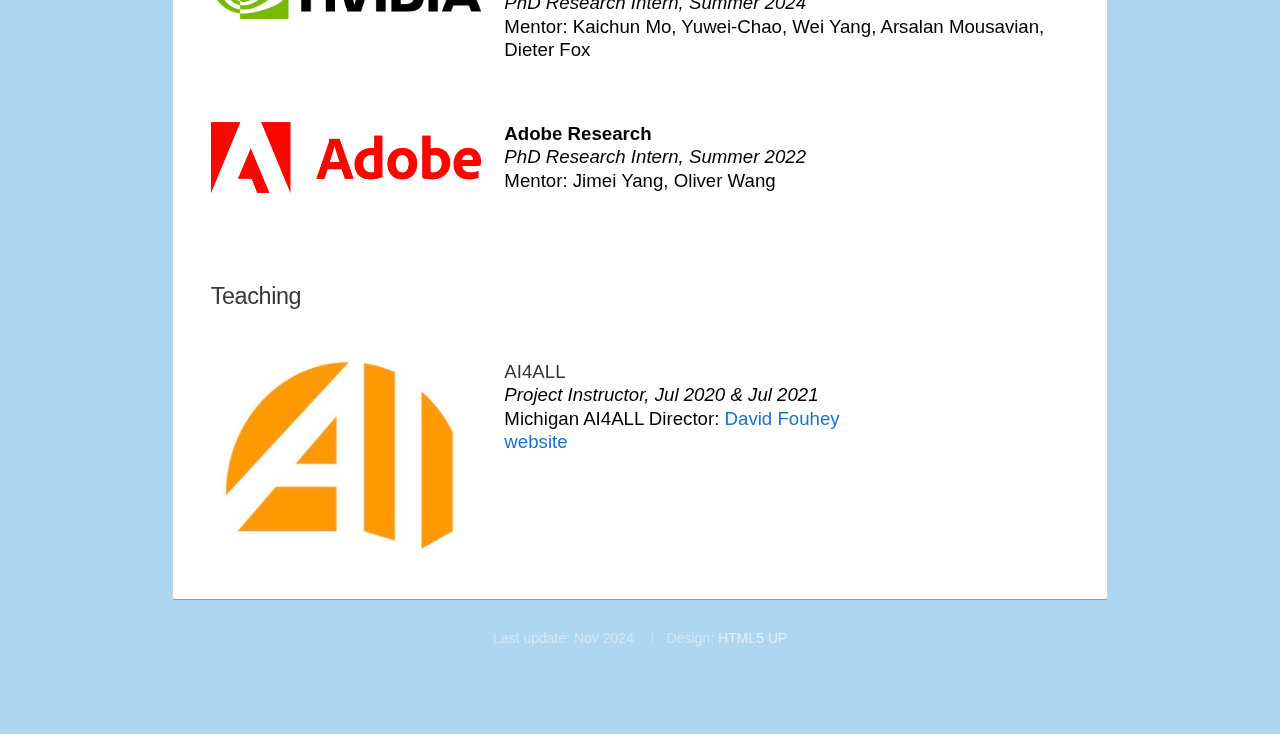
==== commit 46d66edc: "update cv" ====
--- a/index.html
+++ b/index.html
@@ -77,7 +77,7 @@
 												Email:  dandans AT umich.edu<br>
 												Office: UMich BBBB 3929<br>
 												<a href="https://scholar.google.com/citations?user=8EVs9AEAAAAJ&hl=en&authuser=1&oi=sra">Google Scholar</a>
-												/  <a href="files/CV_DandanShan_Jan2025.pdf">CV</a>
+												/  <a href="files/CV_DandanShan_Apr2025.pdf">CV</a>
 												/  <a href="https://github.com/ddshan">Github</a> 
 												/  <a href="https://twitter.com/DandanShan_">X</a>
 												<br><br>
